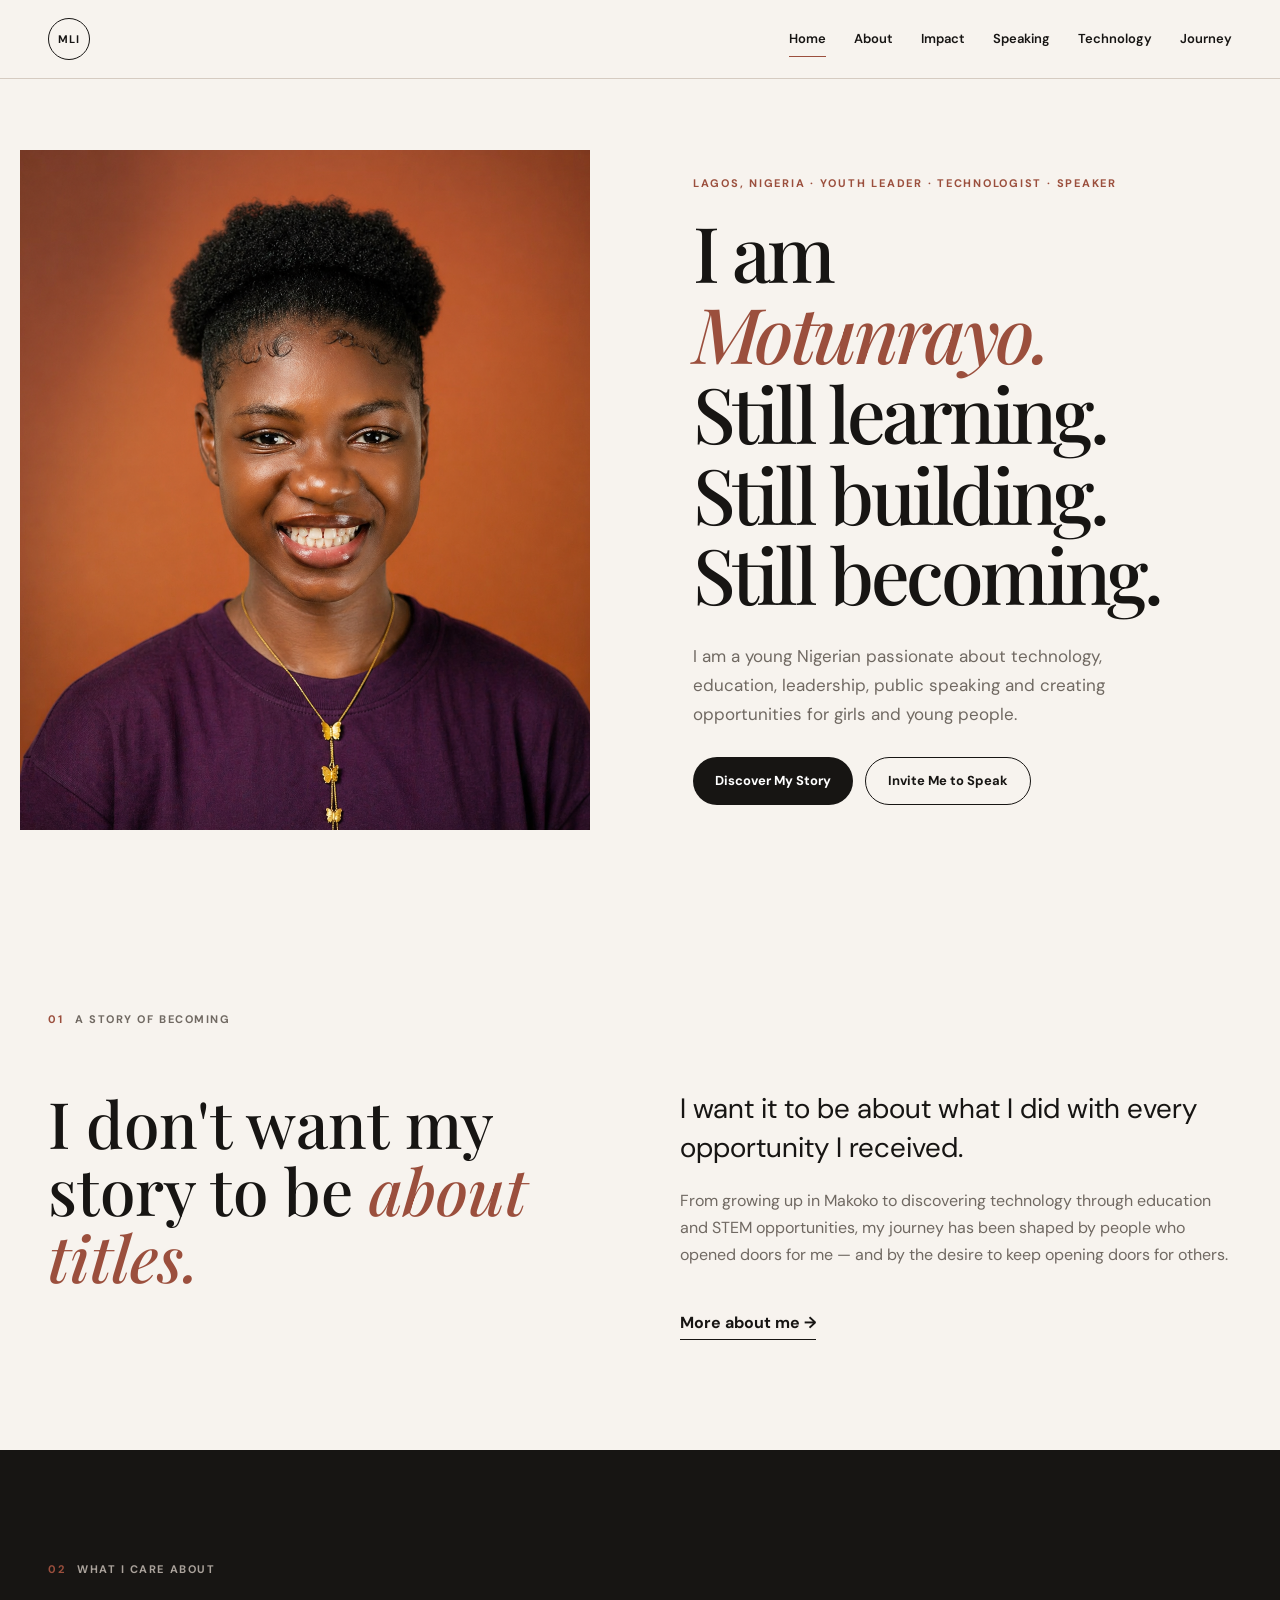
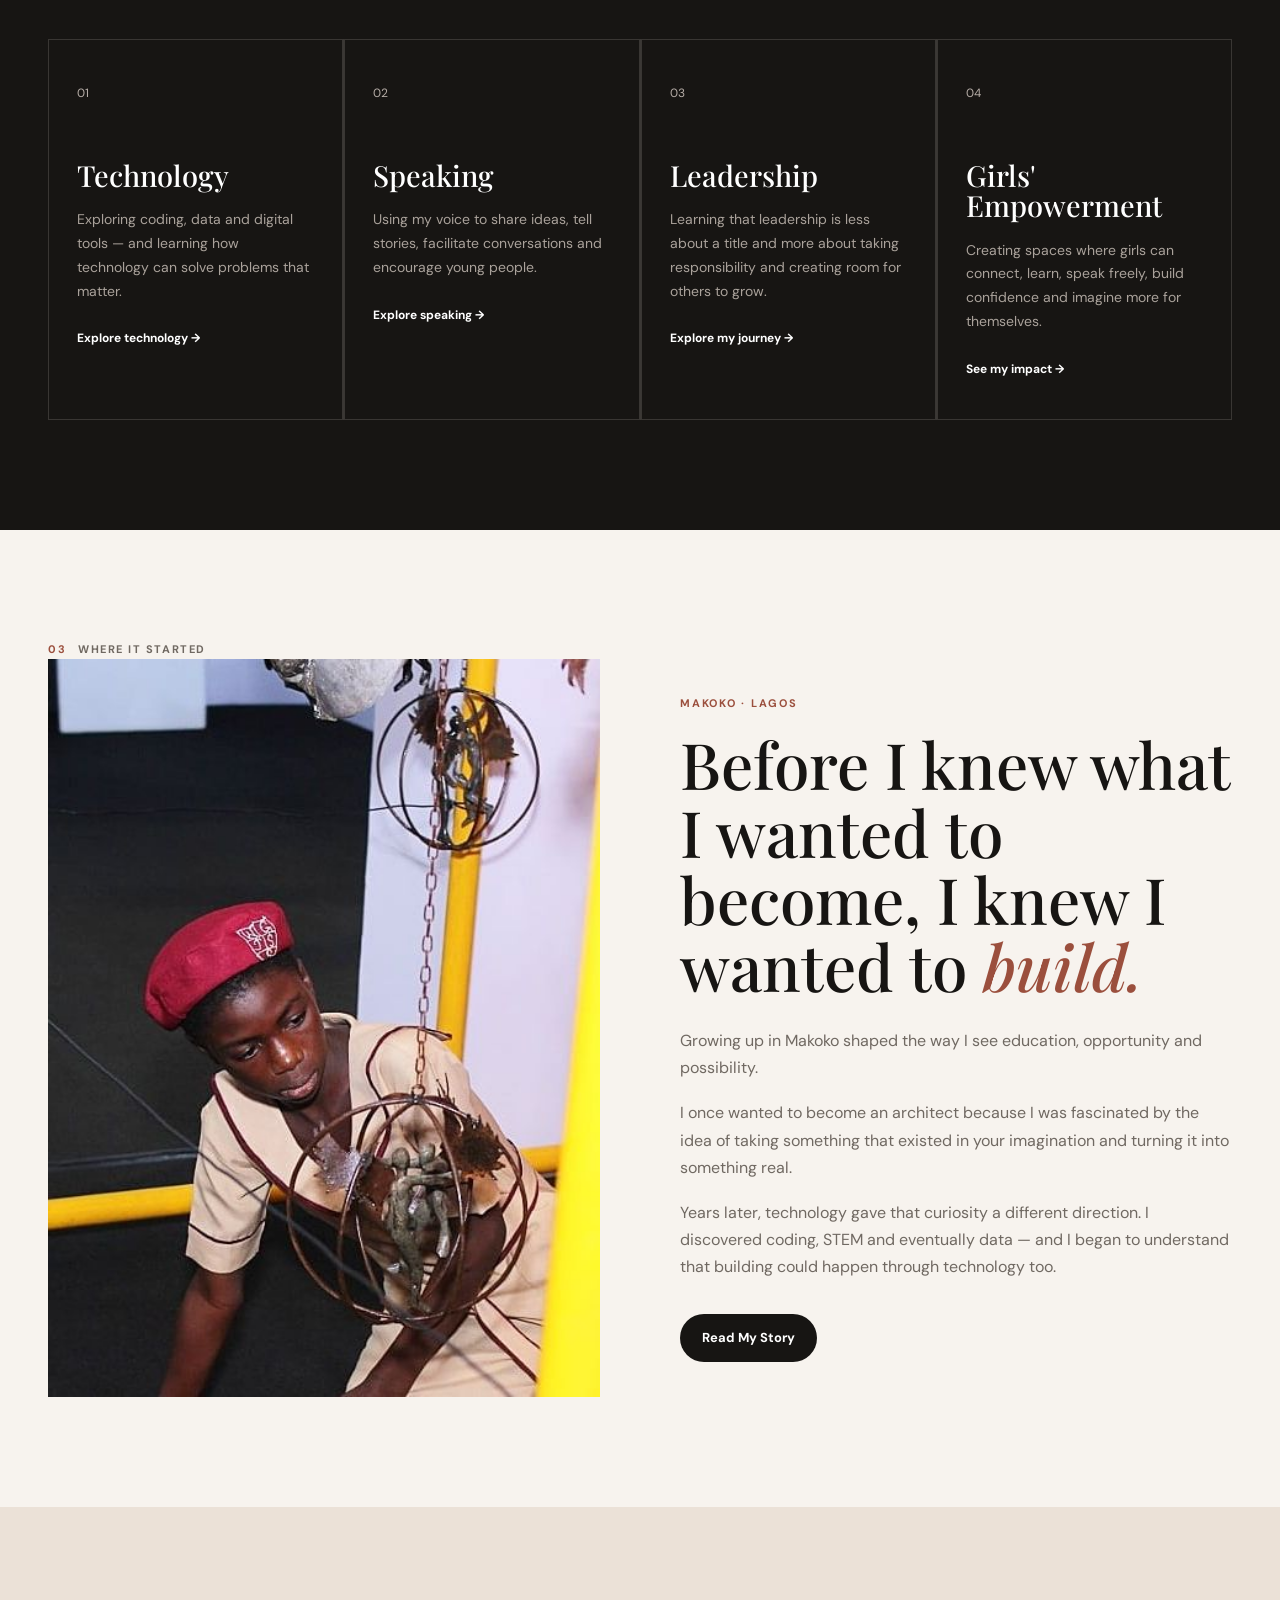
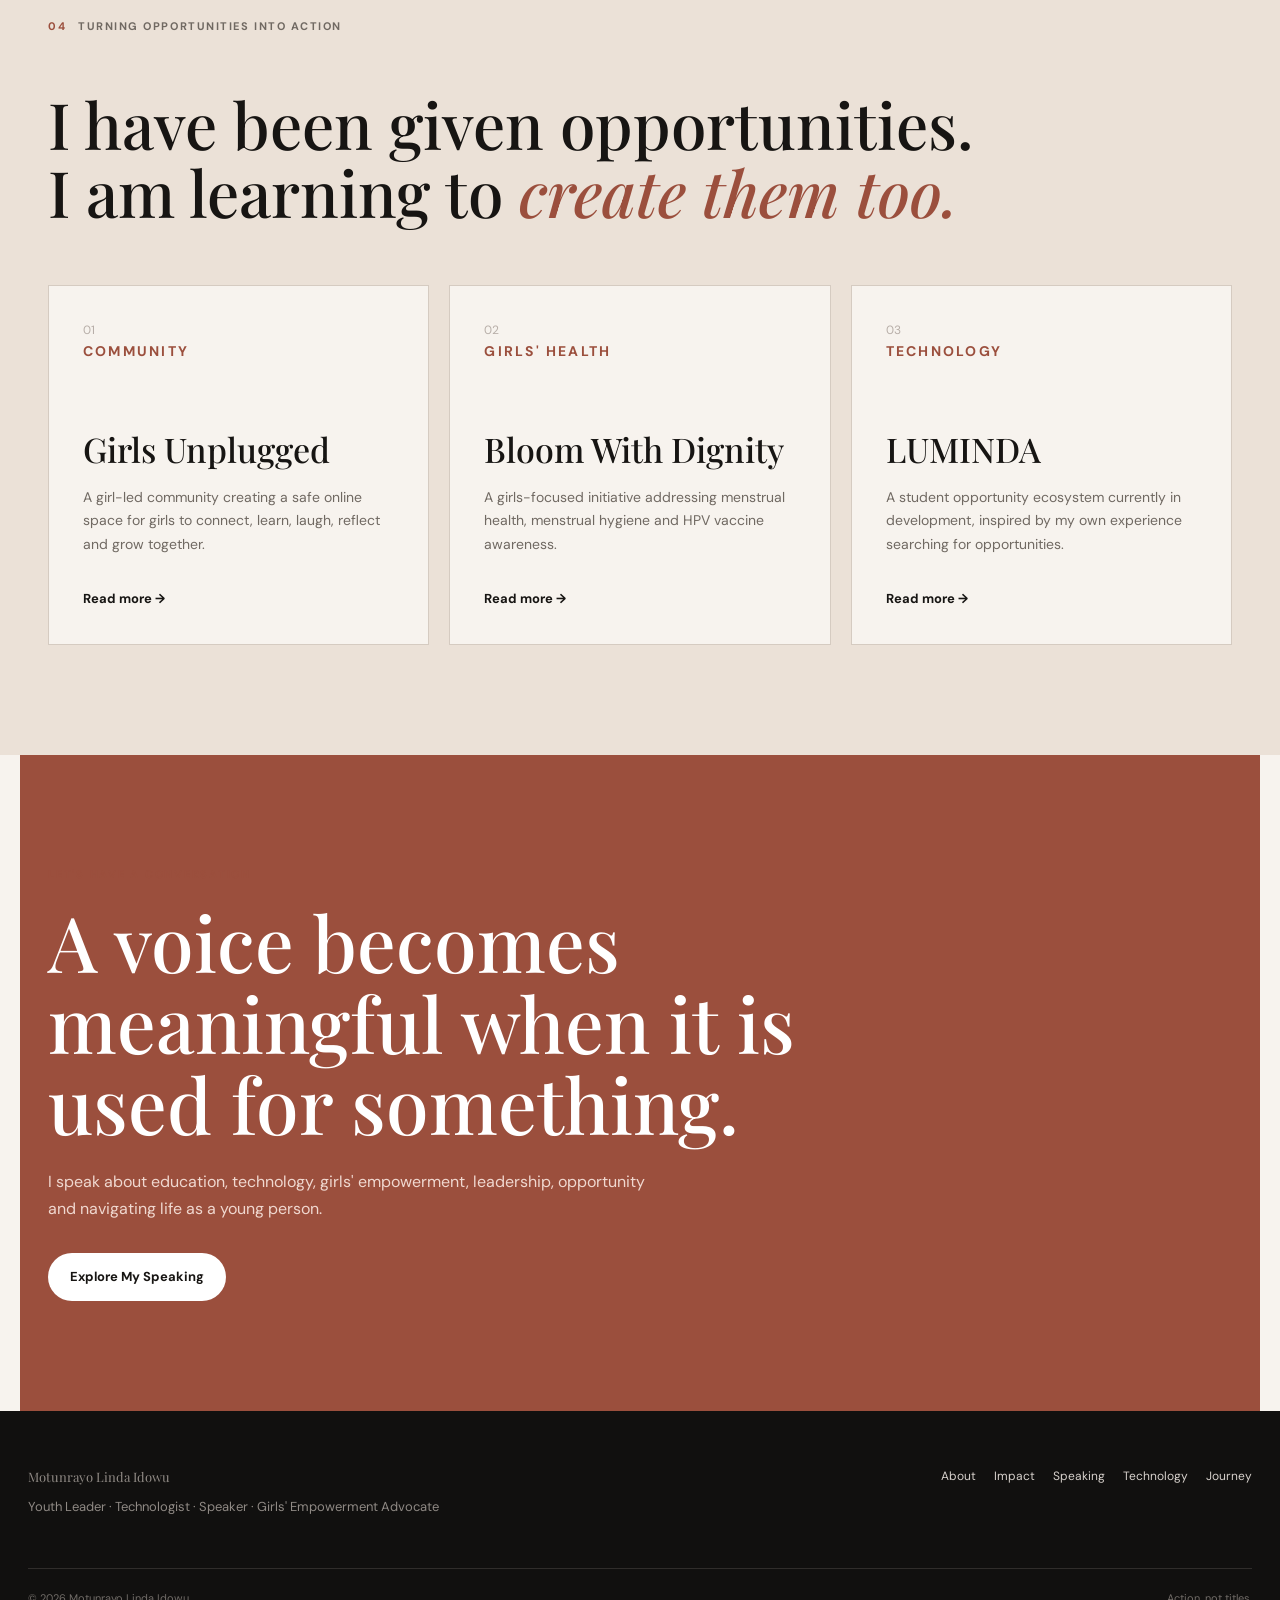
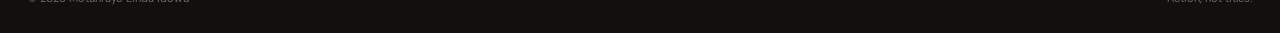
==== index.html @ b6cad166 "Update index.html" ====
<!DOCTYPE html>
<html lang="en">
<head>
  <meta charset="UTF-8">
  <meta name="viewport" content="width=device-width, initial-scale=1.0">

  <title>Motunrayo Linda Idowu | Youth Leader, Technologist, Speaker & Girls' Empowerment Advocate</title>

  <meta name="description" content="Motunrayo Linda Idowu is a Nigerian youth leader, emerging technologist, speaker and girls' empowerment advocate from Lagos, Nigeria, working at the intersection of technology, data, education, leadership and social impact.">

  <meta name="author" content="Motunrayo Linda Idowu">
<meta name="keywords" content="Motunrayo Linda Idowu, Motunrayo Idowu, youth leader Nigeria, technologist Nigeria, speaker Nigeria, girls empowerment advocate, technology and data, Lagos Nigeria, public speaker, youth leadership">

<link rel="canonical" href="https://tunrayo-dev.github.io/linda-dev/">

<meta property="og:type" content="website">
<meta property="og:title" content="Motunrayo Linda Idowu | Youth Leader, Technologist, Speaker & Girls' Empowerment Advocate">
<meta property="og:description" content="Motunrayo Linda Idowu is a Nigerian youth leader, emerging technologist, speaker and girls' empowerment advocate from Lagos, Nigeria.">
<meta property="og:url" content="https://tunrayo-dev.github.io/linda-dev/">
<meta property="og:site_name" content="Motunrayo Linda Idowu">

<meta name="twitter:card" content="summary">
<meta name="twitter:title" content="Motunrayo Linda Idowu | Youth Leader, Technologist & Speaker">
<meta name="twitter:description" content="Nigerian youth leader, emerging technologist, speaker and girls' empowerment advocate working across technology, data, education, leadership and social impact.">

  <link rel="stylesheet" href="style.css">

  <script type="application/ld+json">
{
  "@context": "https://schema.org",
  "@type": "Person",
  "name": "Motunrayo Linda Idowu",
  "alternateName": "Motunrayo Idowu",
  "url": "https://tunrayo-dev.github.io/linda-dev/",
  "jobTitle": [
    "Youth Leader",
    "Technologist",
    "Speaker",
    "Girls' Empowerment Advocate"
  ],
  "description": "Motunrayo Linda Idowu is a Nigerian youth leader, emerging technologist, speaker and girls' empowerment advocate from Lagos, Nigeria, interested in technology, data, education, leadership and social impact.",
  "address": {
    "@type": "PostalAddress",
    "addressLocality": "Lagos",
    "addressCountry": "NG"
  },
  "nationality": {
    "@type": "Country",
    "name": "Nigeria"
  },
"sameAs": [
  "https://ng.linkedin.com/in/motunrayo-idowu-373330258",
  "https://www.instagram.com/tunraayo_idowu/",
  "https://www.facebook.com/tunraayolinda/",
  "https://github.com/tunrayo-dev"
]
}
</script>

</head>

<body>

<header class="site-header">
  <div class="nav-container">

    <a href="index.html" class="logo">
      <span>MLI</span>
    </a>

    <button class="menu-toggle" aria-label="Open navigation">
      <span></span>
      <span></span>
      <span></span>
    </button>

    <nav class="main-nav">
      <a href="index.html" class="active">Home</a>
      <a href="about.html">About</a>
      <a href="impact.html">Impact</a>
      <a href="speaking.html">Speaking</a>
      <a href="technology.html">Technology</a>
      <a href="journey.html">Journey</a>
    </nav>

  </div>
</header>


<main>

  <!-- HERO -->

  <section class="hero">
    <div class="hero-image">
      <img src="file_0000000028d872439092761e483aec16.png"
           alt="Motunrayo Linda Idowu"
           >
    </div>

    <div class="hero-content">

      <p class="eyebrow">LAGOS, NIGERIA · YOUTH LEADER · TECHNOLOGIST · SPEAKER</p>

      <h1>
        I am <em>Motunrayo.</em>
        <br>
        Still learning.
        <br>
        Still building.
        <br>
        Still becoming.
      </h1>

      <p class="hero-text">
        I am a young Nigerian passionate about technology, education,
        leadership, public speaking and creating opportunities for girls
        and young people.
      </p>

      <div class="hero-buttons">
        <a href="journey.html" class="button button-dark">
          Discover My Story
        </a>

        <a href="speaking.html" class="button button-outline">
          Invite Me to Speak
        </a>
      </div>

    </div>
  </section>


  <!-- INTRO -->

  <section class="section intro-section">

    <div class="section-label">
      <span>01</span>
      A STORY OF BECOMING
    </div>

    <div class="intro-grid">

      <div>
        <h2>
          I don't want my story to be
          <em>about titles.</em>
        </h2>
      </div>

      <div>
        <p class="large-text">
          I want it to be about what I did with every opportunity I received.
        </p>

        <p>
          From growing up in Makoko to discovering technology through
          education and STEM opportunities, my journey has been shaped by
          people who opened doors for me — and by the desire to keep opening
          doors for others.
        </p>

        <a href="about.html" class="text-link">
          More about me →
        </a>
      </div>

    </div>
  </section>


  <!-- FOUR PILLARS -->

  <section class="section section-dark">

    <div class="section-label light">
      <span>02</span>
      WHAT I CARE ABOUT
    </div>

    <div class="pillar-grid">

      <article class="pillar-card">
        <span>01</span>
        <h3>Technology</h3>
        <p>
          Exploring coding, data and digital tools — and learning how
          technology can solve problems that matter.
        </p>
        <a href="technology.html">Explore technology →</a>
      </article>

      <article class="pillar-card">
        <span>02</span>
        <h3>Speaking</h3>
        <p>
          Using my voice to share ideas, tell stories, facilitate
          conversations and encourage young people.
        </p>
        <a href="speaking.html">Explore speaking →</a>
      </article>

      <article class="pillar-card">
        <span>03</span>
        <h3>Leadership</h3>
        <p>
          Learning that leadership is less about a title and more about
          taking responsibility and creating room for others to grow.
        </p>
        <a href="journey.html">Explore my journey →</a>
      </article>

      <article class="pillar-card">
        <span>04</span>
        <h3>Girls' Empowerment</h3>
        <p>
          Creating spaces where girls can connect, learn, speak freely,
          build confidence and imagine more for themselves.
        </p>
        <a href="impact.html">See my impact →</a>
      </article>

    </div>
  </section>


  <!-- FEATURED STORY -->

  <section class="section">

    <div class="section-label">
      <span>03</span>
      WHERE IT STARTED
    </div>

    <div class="split-story">

      <div class="story-image">
        <img src="slum2school-651972040_18212441092316720_7274021561106946871_n~2.jpg"
             alt="Motunrayo growing up in Makoko"
             onerror="this.style.display='none'">
      </div>

      <div class="story-content">

        <p class="eyebrow">MAKOKO · LAGOS</p>

        <h2>
          Before I knew what I wanted to become,
          I knew I wanted to <em>build.</em>
        </h2>

        <p>
          Growing up in Makoko shaped the way I see education, opportunity
          and possibility.
        </p>

        <p>
          I once wanted to become an architect because I was fascinated
          by the idea of taking something that existed in your imagination
          and turning it into something real.
        </p>

        <p>
          Years later, technology gave that curiosity a different direction.
          I discovered coding, STEM and eventually data — and I began to
          understand that building could happen through technology too.
        </p>

        <a href="journey.html" class="button button-dark">
          Read My Story
        </a>

      </div>

    </div>
  </section>


  <!-- FEATURED IMPACT -->

  <section class="section section-cream">

    <div class="section-label">
      <span>04</span>
      TURNING OPPORTUNITIES INTO ACTION
    </div>

    <div class="section-heading">
      <h2>
        I have been given opportunities.
        <br>
        I am learning to <em>create them too.</em>
      </h2>
    </div>

    <div class="project-grid">

      <article class="project-card">
        <div class="project-number">01</div>
        <p class="eyebrow">COMMUNITY</p>
        <h3>Girls Unplugged</h3>
        <p>
          A girl-led community creating a safe online space for girls
          to connect, learn, laugh, reflect and grow together.
        </p>
        <a href="impact.html">Read more →</a>
      </article>

      <article class="project-card">
        <div class="project-number">02</div>
        <p class="eyebrow">GIRLS' HEALTH</p>
        <h3>Bloom With Dignity</h3>
        <p>
          A girls-focused initiative addressing menstrual health,
          menstrual hygiene and HPV vaccine awareness.
        </p>
        <a href="impact.html">Read more →</a>
      </article>

      <article class="project-card">
        <div class="project-number">03</div>
        <p class="eyebrow">TECHNOLOGY</p>
        <h3>LUMINDA</h3>
        <p>
          A student opportunity ecosystem currently in development,
          inspired by my own experience searching for opportunities.
        </p>
        <a href="impact.html">Read more →</a>
      </article>

    </div>
  </section>


  <!-- SPEAKING CTA -->

  <section class="section speaking-cta">

    <div>
      <p class="eyebrow">LET'S HAVE A CONVERSATION</p>

      <h2>
        A voice becomes meaningful
        when it is used for something.
      </h2>

      <p>
        I speak about education, technology, girls' empowerment,
        leadership, opportunity and navigating life as a young person.
      </p>

      <a href="speaking.html" class="button button-light">
        Explore My Speaking
      </a>
    </div>

  </section>

</main>


<footer class="site-footer">

  <div class="footer-main">

    <div>
      <p class="footer-name">Motunrayo Linda Idowu</p>

      <p>
        Youth Leader · Technologist · Speaker ·
        Girls' Empowerment Advocate
      </p>
    </div>

    <div class="footer-links">
      <a href="about.html">About</a>
      <a href="impact.html">Impact</a>
      <a href="speaking.html">Speaking</a>
      <a href="technology.html">Technology</a>
      <a href="journey.html">Journey</a>
    </div>

  </div>

  <div class="footer-bottom">
    <span>© 2026 Motunrayo Linda Idowu</span>
    <span>Action, not titles.</span>
  </div>

</footer>


<script src="script.js"></script>

</body>
</html>
---- style.css ----
@import url('https://fonts.googleapis.com/css2?family=DM+Sans:wght@400;500;600;700&family=Playfair+Display:ital,wght@0,500;0,600;1,500;1,600&display=swap');


:root {
  --ink: #171513;
  --paper: #f7f3ee;
  --cream: #ebe1d7;
  --white: #ffffff;
  --accent: #9b4f3d;
  --accent-dark: #74392e;
  --muted: #706962;
  --line: #d5cbc1;

  --serif: "Playfair Display", Georgia, serif;
  --sans: "DM Sans", Arial, sans-serif;

  --max-width: 1240px;
}


* {
  box-sizing: border-box;
  margin: 0;
  padding: 0;
}


html {
  scroll-behavior: smooth;
}


body {
  background: var(--paper);
  color: var(--ink);
  font-family: var(--sans);
  line-height: 1.7;
  overflow-x: hidden;
}


img {
  max-width: 100%;
  display: block;
}


a {
  color: inherit;
  text-decoration: none;
}


button {
  font: inherit;
}


/* =========================
   HEADER
========================= */

.site-header {
  position: sticky;
  top: 0;
  z-index: 1000;
  background: rgba(247, 243, 238, 0.94);
  backdrop-filter: blur(14px);
  border-bottom: 1px solid var(--line);
}


.nav-container {
  max-width: var(--max-width);
  margin: auto;
  padding: 18px 28px;

  display: flex;
  align-items: center;
  justify-content: space-between;
}


.logo {
  width: 42px;
  height: 42px;
  border: 1px solid var(--ink);
  border-radius: 50%;

  display: flex;
  align-items: center;
  justify-content: center;

  font-size: 11px;
  font-weight: 700;
  letter-spacing: .08em;
}


.main-nav {
  display: flex;
  gap: 28px;
  align-items: center;
}


.main-nav a {
  font-size: 13px;
  font-weight: 600;
  position: relative;
  padding: 7px 0;
}


.main-nav a::after {
  content: "";
  position: absolute;
  bottom: 0;
  left: 0;

  width: 0;
  height: 1px;

  background: var(--accent);
  transition: .3s ease;
}


.main-nav a:hover::after,
.main-nav a.active::after {
  width: 100%;
}


.menu-toggle {
  display: none;

  width: 42px;
  height: 42px;

  border: 1px solid var(--line);
  background: transparent;

  cursor: pointer;

  flex-direction: column;
  align-items: center;
  justify-content: center;
  gap: 5px;
}


.menu-toggle span {
  width: 18px;
  height: 1px;
  background: var(--ink);
}


/* =========================
   TYPOGRAPHY
========================= */

h1,
h2,
h3 {
  font-weight: 500;
  line-height: 1.05;
}


h1,
h2 {
  font-family: var(--serif);
}


h1 em,
h2 em,
blockquote em {
  color: var(--accent);
  font-style: italic;
}


p {
  color: var(--muted);
}


.eyebrow {
  color: var(--accent);
  font-size: 11px;
  font-weight: 700;
  letter-spacing: .16em;
  text-transform: uppercase;
  margin-bottom: 18px;
}


.eyebrow.light {
  color: #d7a394;
}


.large-text {
  font-size: clamp(20px, 2.3vw, 28px);
  color: var(--ink);
  line-height: 1.4;
}


.text-link {
  display: inline-block;
  margin-top: 20px;

  color: var(--ink);
  font-weight: 700;
  border-bottom: 1px solid var(--ink);
  padding-bottom: 3px;
}


/* =========================
   BUTTONS
========================= */

.button {
  display: inline-flex;
  align-items: center;
  justify-content: center;

  min-height: 48px;
  padding: 12px 22px;

  border-radius: 999px;

  font-size: 13px;
  font-weight: 700;

  transition: .3s ease;
}


.button-dark {
  background: var(--ink);
  color: var(--white);
}


.button-dark:hover {
  background: var(--accent);
  transform: translateY(-2px);
}


.button-outline {
  border: 1px solid var(--ink);
}


.button-outline:hover {
  background: var(--ink);
  color: var(--white);
}


.button-light {
  background: var(--white);
  color: var(--ink);
}


.button-light:hover {
  transform: translateY(-2px);
}


/* =========================
   HERO
========================= */

.hero {
  max-width: var(--max-width);
  margin: auto;

  min-height: calc(100vh - 79px);

  display: grid;
  grid-template-columns: 46% 54%;

  align-items: center;
}


.hero-image {
  height: 680px;
  overflow: hidden;
  background: var(--cream);
}


.hero-image img {
  width: 100%;
  height: 100%;
  object-fit: cover;
}


.hero-content {
  padding: 80px 7vw 80px 8vw;
}


.hero-content h1 {
  font-size: clamp(48px, 6vw, 86px);
  letter-spacing: -.045em;
}


.hero-text {
  max-width: 570px;
  font-size: 17px;
  margin: 28px 0;
}


.hero-buttons {
  display: flex;
  gap: 12px;
  flex-wrap: wrap;
}


/* =========================
   GENERAL SECTIONS
========================= */

.section {
  padding: 110px 28px;
  max-width: var(--max-width);
  margin: auto;
}


.section-dark {
  max-width: none;
  background: var(--ink);
  color: var(--white);

  padding-left: max(28px, calc((100vw - var(--max-width)) / 2 + 28px));
  padding-right: max(28px, calc((100vw - var(--max-width)) / 2 + 28px));
}


.section-cream {
  max-width: none;
  background: var(--cream);

  padding-left: max(28px, calc((100vw - var(--max-width)) / 2 + 28px));
  padding-right: max(28px, calc((100vw - var(--max-width)) / 2 + 28px));
}


.section-label {
  display: flex;
  gap: 12px;
  align-items: center;

  color: var(--muted);

  font-size: 11px;
  font-weight: 700;
  letter-spacing: .14em;
}


.section-label span {
  color: var(--accent);
}


.section-label.light {
  color: #aaa29b;
}


/* =========================
   INTRO
========================= */

.intro-grid {
  display: grid;
  grid-template-columns: 1fr 1fr;
  gap: 80px;

  margin-top: 60px;
}


.intro-grid h2 {
  font-size: clamp(40px, 5vw, 68px);
}


.intro-grid p {
  margin-bottom: 20px;
}


/* =========================
   PILLARS
========================= */

.pillar-grid {
  display: grid;
  grid-template-columns: repeat(4, 1fr);
  gap: 1px;

  margin-top: 60px;

  background: #3b3835;
}


.pillar-card {
  padding: 38px 28px;
  min-height: 310px;
  background: var(--ink);

  border: 1px solid #393633;
}


.pillar-card span,
.project-number {
  font-size: 12px;
  color: #b7aea8;
}


.pillar-card h3 {
  font-family: var(--serif);
  font-size: 29px;
  margin: 55px 0 18px;
}


.pillar-card p {
  color: #aaa29b;
  font-size: 14px;
}


.pillar-card a {
  display: inline-block;
  margin-top: 25px;

  color: #fff;
  font-size: 12px;
  font-weight: 700;
}


/* =========================
   SPLIT STORY
========================= */

.split-story {
  display: grid;
  grid-template-columns: 1fr 1fr;
  gap: 80px;

  align-items: center;
}


.story-image {
  min-height: 500px;
  background: var(--cream);
  overflow: hidden;
}


.story-image img {
  width: 100%;
  height: 100%;
  min-height: 500px;
  object-fit: cover;
}


.story-content h2 {
  font-size: clamp(40px, 5vw, 68px);
  margin-bottom: 28px;
}


.story-content p {
  margin-bottom: 18px;
}


.story-content .button {
  margin-top: 15px;
}


/* =========================
   PROJECTS
========================= */

.section-heading {
  margin-top: 55px;
}


.section-heading h2 {
  font-size: clamp(42px, 5vw, 70px);
}


.project-grid {
  display: grid;
  grid-template-columns: repeat(3, 1fr);
  gap: 20px;

  margin-top: 60px;
}


.project-card {
  background: var(--paper);
  padding: 34px;
  min-height: 360px;

  border: 1px solid var(--line);

  display: flex;
  flex-direction: column;
}


.project-card h3 {
  font-family: var(--serif);
  font-size: 34px;
  margin: 50px 0 18px;
}


.project-card p {
  font-size: 14px;
}


.project-card a {
  margin-top: auto;
  padding-top: 30px;

  font-size: 13px;
  font-weight: 700;
}


/* =========================
   SPEAKING CTA
========================= */

.speaking-cta {
  background: var(--accent);
  color: var(--white);

  padding: 110px 28px;

  display: flex;
  justify-content: center;
}


.speaking-cta > div {
  width: min(var(--max-width), 100%);
}


.speaking-cta h2 {
  max-width: 850px;
  font-size: clamp(48px, 6vw, 86px);
  margin-bottom: 25px;
}


.speaking-cta p:not(.eyebrow) {
  max-width: 600px;
  color: #f0d8d0;
  margin-bottom: 30px;
}


/* =========================
   PAGE HERO
========================= */

.page-hero {
  max-width: var(--max-width);
  min-height: 550px;

  margin: auto;
  padding: 100px 28px;

  display: flex;
  align-items: center;
}


.page-hero > div {
  max-width: 900px;
}


.page-hero h1 {
  font-size: clamp(55px, 8vw, 110px);
  letter-spacing: -.05em;
}


.page-hero p:not(.eyebrow) {
  max-width: 680px;
  font-size: 18px;
  margin-top: 30px;
}


.page-hero-dark {
  max-width: none;
  padding-left: max(28px, calc((100vw - var(--max-width)) / 2 + 28px));
  padding-right: max(28px, calc((100vw - var(--max-width)) / 2 + 28px));

  background: var(--ink);
  color: white;
}


.page-hero-dark p:not(.eyebrow) {
  color: #aaa29b;
}


/* =========================
   ABOUT
========================= */

.about-intro {
  display: grid;
  grid-template-columns: .8fr 1.2fr;
  gap: 90px;
  align-items: center;
}


.about-photo {
  height: 620px;
  background: var(--cream);
}


.about-photo img {
  width: 100%;
  height: 100%;
  object-fit: cover;
}


.about-intro h2 {
  font-size: clamp(42px, 5vw, 70px);
  margin-bottom: 30px;
}


.about-intro p {
  margin-bottom: 18px;
}


.values-grid {
  display: grid;
  grid-template-columns: repeat(4, 1fr);
  gap: 1px;

  margin-top: 60px;

  background: var(--line);
}


.values-grid article {
  padding: 35px;
  min-height: 300px;
  background: var(--cream);
}


.values-grid span {
  color: var(--accent);
  font-size: 12px;
}


.values-grid h3 {
  font-family: var(--serif);
  font-size: 30px;
  margin: 60px 0 18px;
}


.quote-section {
  padding: 130px 28px;
  text-align: center;
  background: var(--ink);
  color: white;
}


.quote-section blockquote {
  font-family: var(--serif);
  font-size: clamp(45px, 7vw, 90px);
  font-style: italic;
}


.quote-section p {
  max-width: 650px;
  margin: 30px auto 0;
  color: #aaa29b;
}


/* =========================
   PROJECT FEATURE
========================= */

.project-feature {
  display: grid;
  grid-template-columns: 1fr 1fr;
  gap: 80px;

  align-items: center;
}


.project-feature.reverse .project-feature-image {
  order: 2;
}


.project-feature-image {
  height: 560px;
  background: var(--cream);
  overflow: hidden;
}


.project-feature-image img {
  width: 100%;
  height: 100%;
  object-fit: cover;
}


.project-feature-content h2 {
  font-family: var(--serif);
  font-size: clamp(45px, 5vw, 72px);
  margin-bottom: 28px;
}


.project-feature-content p {
  margin-bottom: 18px;
}


.project-status {
  padding: 16px;
  border-left: 2px solid var(--accent);
  background: rgba(155, 79, 61, .06);
}


details {
  margin-top: 25px;
  border-top: 1px solid var(--line);
  padding-top: 18px;
}


summary {
  cursor: pointer;
  font-weight: 700;
  font-size: 13px;
}


details p {
  margin-top: 18px;
}


/* =========================
   IMPACT LIST
========================= */

.impact-list {
  display: grid;
  grid-template-columns: repeat(3, 1fr);
  gap: 1px;

  margin-top: 60px;
  background: #393633;
}


.impact-list article {
  padding: 40px;
  min-height: 300px;
  background: var(--ink);
  border: 1px solid #393633;
}


.impact-list span {
  color: #aaa29b;
  font-size: 12px;
}


.impact-list h3 {
  font-family: var(--serif);
  font-size: 32px;
  margin: 55px 0 18px;
}


.impact-list p {
  color: #aaa29b;
}


/* =========================
   SPEAKING
========================= */

.topic-grid {
  display: grid;
  grid-template-columns: repeat(3, 1fr);
  gap: 1px;

  margin-top: 60px;
  background: var(--line);
}


.topic-grid article {
  padding: 35px;
  min-height: 290px;
  background: var(--cream);
}


.topic-grid span {
  color: var(--accent);
  font-size: 12px;
}


.topic-grid h3 {
  font-family: var(--serif);
  font-size: 29px;
  margin: 55px 0 15px;
}


.topic-grid p {
  font-size: 14px;
}


.experience-list {
  margin-top: 60px;
  border-top: 1px solid var(--line);
}


.experience-row {
  display: grid;
  grid-template-columns: 150px 1fr;
  gap: 40px;

  padding: 35px 0;

  border-bottom: 1px solid var(--line);
}


.experience-year {
  color: var(--accent);
  font-weight: 700;
  font-size: 13px;
}


.experience-row h3 {
  font-family: var(--serif);
  font-size: 31px;
  margin-bottom: 10px;
}


/* =========================
   TECHNOLOGY
========================= */

.tech-timeline {
  margin-top: 60px;
}


.tech-timeline article {
  display: grid;
  grid-template-columns: 80px 1fr;
  gap: 35px;

  padding: 35px 0;

  border-bottom: 1px solid var(--line);
}


.timeline-marker {
  color: var(--accent);
  font-size: 12px;
  font-weight: 700;
}


.tech-timeline h3 {
  font-family: var(--serif);
  font-size: 34px;
  margin-bottom: 12px;
}


.skills-grid {
  display: flex;
  flex-wrap: wrap;
  gap: 10px;

  margin-top: 55px;
}


.skills-grid span {
  border: 1px solid var(--line);
  border-radius: 999px;

  padding: 11px 17px;

  font-size: 13px;
  font-weight: 600;
}


.technology-statement {
  max-width: 900px;
  margin: auto;
  text-align: center;
}


.technology-statement h2 {
  font-size: clamp(45px, 6vw, 80px);
}


.technology-statement p:last-child {
  max-width: 650px;
  margin: 30px auto 0;
  color: #aaa29b;
}


/* =========================
   JOURNEY
========================= */

.story-opening {
  background: var(--cream);
  padding: 120px 28px;
}


.story-opening-inner {
  max-width: 850px;
  margin: auto;
}


.story-opening h2 {
  font-size: clamp(48px, 6vw, 82px);
  margin-bottom: 35px;
}


.story-opening p:not(.eyebrow) {
  max-width: 680px;
  margin-bottom: 18px;
}


.story-timeline {
  max-width: 1100px;
  margin: auto;
}


.story-chapter {
  display: grid;
  grid-template-columns: 120px 1fr;
  gap: 70px;

  padding: 110px 28px;

  border-bottom: 1px solid var(--line);
}


.story-chapter.alt {
  background: var(--cream);
}


.chapter-number {
  font-family: var(--serif);
  font-size: 30px;
  color: var(--accent);
}


.chapter-content {
  max-width: 780px;
}


.chapter-content h2 {
  font-size: clamp(42px, 5vw, 68px);
  margin-bottom: 30px;
}


.chapter-content p {
  margin-bottom: 18px;
}


.closing-story {
  text-align: center;
  background: var(--accent);
  color: white;

  padding: 130px 28px;
}


.closing-story h2 {
  font-size: clamp(55px, 8vw, 110px);
  color: white;
}


.closing-story p:last-child {
  color: #efd5cd;
  margin-top: 25px;
}


/* =========================
   FOOTER
========================= */

.site-footer {
  background: #11100f;
  color: white;
  padding: 55px 28px 25px;
}


.footer-main {
  max-width: var(--max-width);
  margin: auto;

  display: flex;
  justify-content: space-between;
  gap: 40px;

  padding-bottom: 50px;
}


.footer-name {
  color: white;
  font-family: var(--serif);
  font-size: 23px;
  margin-bottom: 8px;
}


.footer-main p {
  color: #8f8984;
  font-size: 13px;
}


.footer-links {
  display: flex;
  flex-wrap: wrap;
  gap: 18px;
  align-content: flex-start;
}


.footer-links a {
  color: #d7d1cc;
  font-size: 12px;
}


.footer-bottom {
  max-width: var(--max-width);
  margin: auto;

  border-top: 1px solid #302d2b;
  padding-top: 20px;

  display: flex;
  justify-content: space-between;

  color: #706b67;
  font-size: 11px;
}


/* =========================
   SCROLL REVEAL
========================= */

.reveal {
  opacity: 0;
  transform: translateY(25px);
  transition: opacity .8s ease, transform .8s ease;
}


.reveal.visible {
  opacity: 1;
  transform: translateY(0);
}


/* =========================
   MOBILE
========================= */

@media (max-width: 900px) {

  .main-nav {
    position: fixed;
    top: 79px;
    left: 0;
    right: 0;

    padding: 25px 28px;

    background: var(--paper);

    display: none;
    flex-direction: column;
    align-items: flex-start;

    border-bottom: 1px solid var(--line);
  }


  .main-nav.open {
    display: flex;
  }


  .menu-toggle {
    display: flex;
  }


  .hero {
    grid-template-columns: 1fr;
  }


  .hero-image {
    height: 65vh;
    min-height: 400px;
  }


  .hero-content {
    padding: 70px 28px;
  }


  .pillar-grid,
  .project-grid,
  .values-grid,
  .topic-grid,
  .impact-list {
    grid-template-columns: 1fr 1fr;
  }


  .split-story,
  .project-feature,
  .about-intro {
    grid-template-columns: 1fr;
    gap: 45px;
  }


  .project-feature.reverse .project-feature-image {
    order: 0;
  }


  .about-photo,
  .story-image,
  .project-feature-image {
    height: 500px;
  }


  .story-chapter {
    grid-template-columns: 70px 1fr;
    gap: 30px;
  }

}


@media (max-width: 600px) {

  .nav-container {
    padding: 15px 20px;
  }


  .section {
    padding: 75px 20px;
  }


  .section-dark,
  .section-cream {
    padding-left: 20px;
    padding-right: 20px;
  }


  .page-hero {
    padding: 75px 20px;
    min-height: 480px;
  }


  .page-hero-dark {
    padding-left: 20px;
    padding-right: 20px;
  }


  .hero-content {
    padding: 60px 20px;
  }


  .hero-content h1 {
    font-size: 50px;
  }


  .hero-text {
    font-size: 15px;
  }


  .pillar-grid,
  .project-grid,
  .values-grid,
  .topic-grid,
  .impact-list {
    grid-template-columns: 1fr;
  }


  .about-photo,
  .story-image,
  .project-feature-image {
    height: 400px;
    min-height: 400px;
  }


  .experience-row {
    grid-template-columns: 1fr;
    gap: 10px;
  }


  .tech-timeline article {
    grid-template-columns: 45px 1fr;
    gap: 15px;
  }


  .story-chapter {
    grid-template-columns: 1fr;
    gap: 20px;
    padding: 75px 20px;
  }


  .story-opening {
    padding: 75px 20px;
  }


  .closing-story {
    padding: 90px 20px;
  }


  .footer-main,
  .footer-bottom {
    flex-direction: column;
  }


  .footer-links {
    flex-direction: column;
    gap: 10px;
  }

}
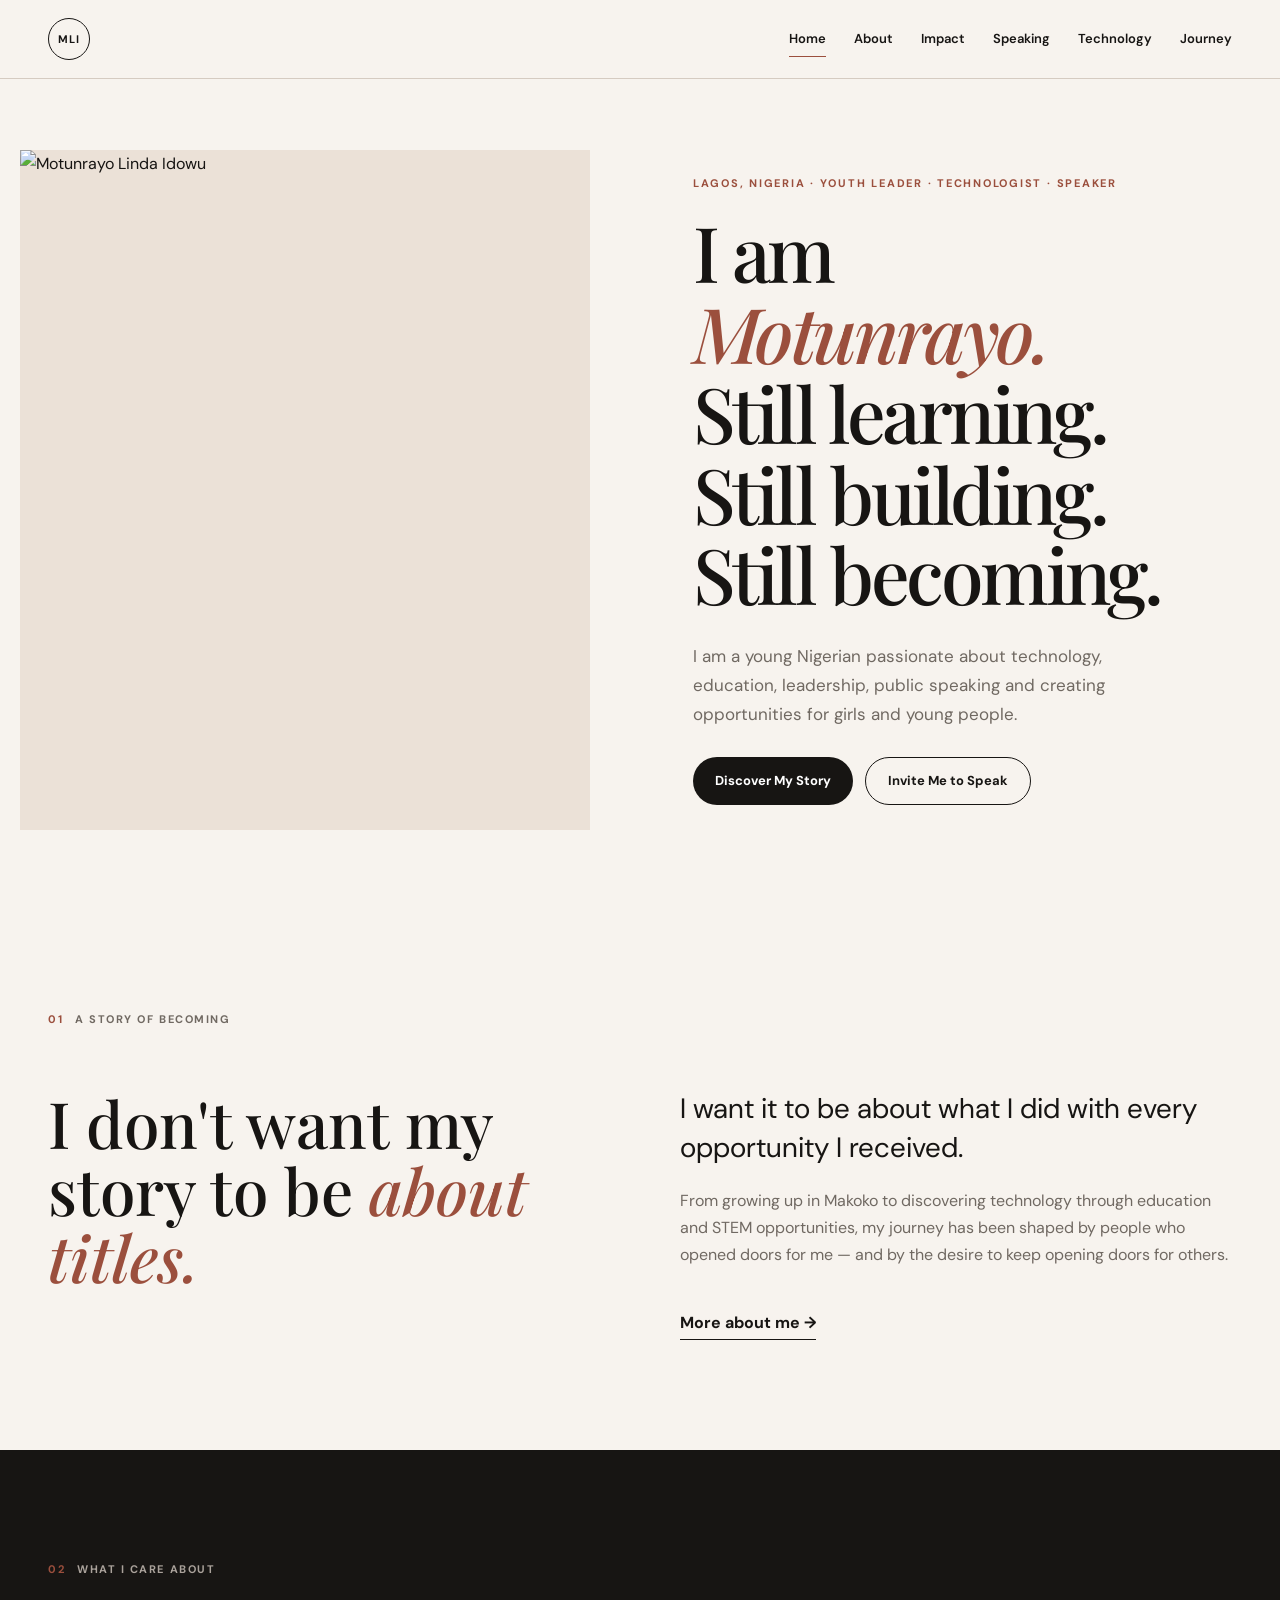
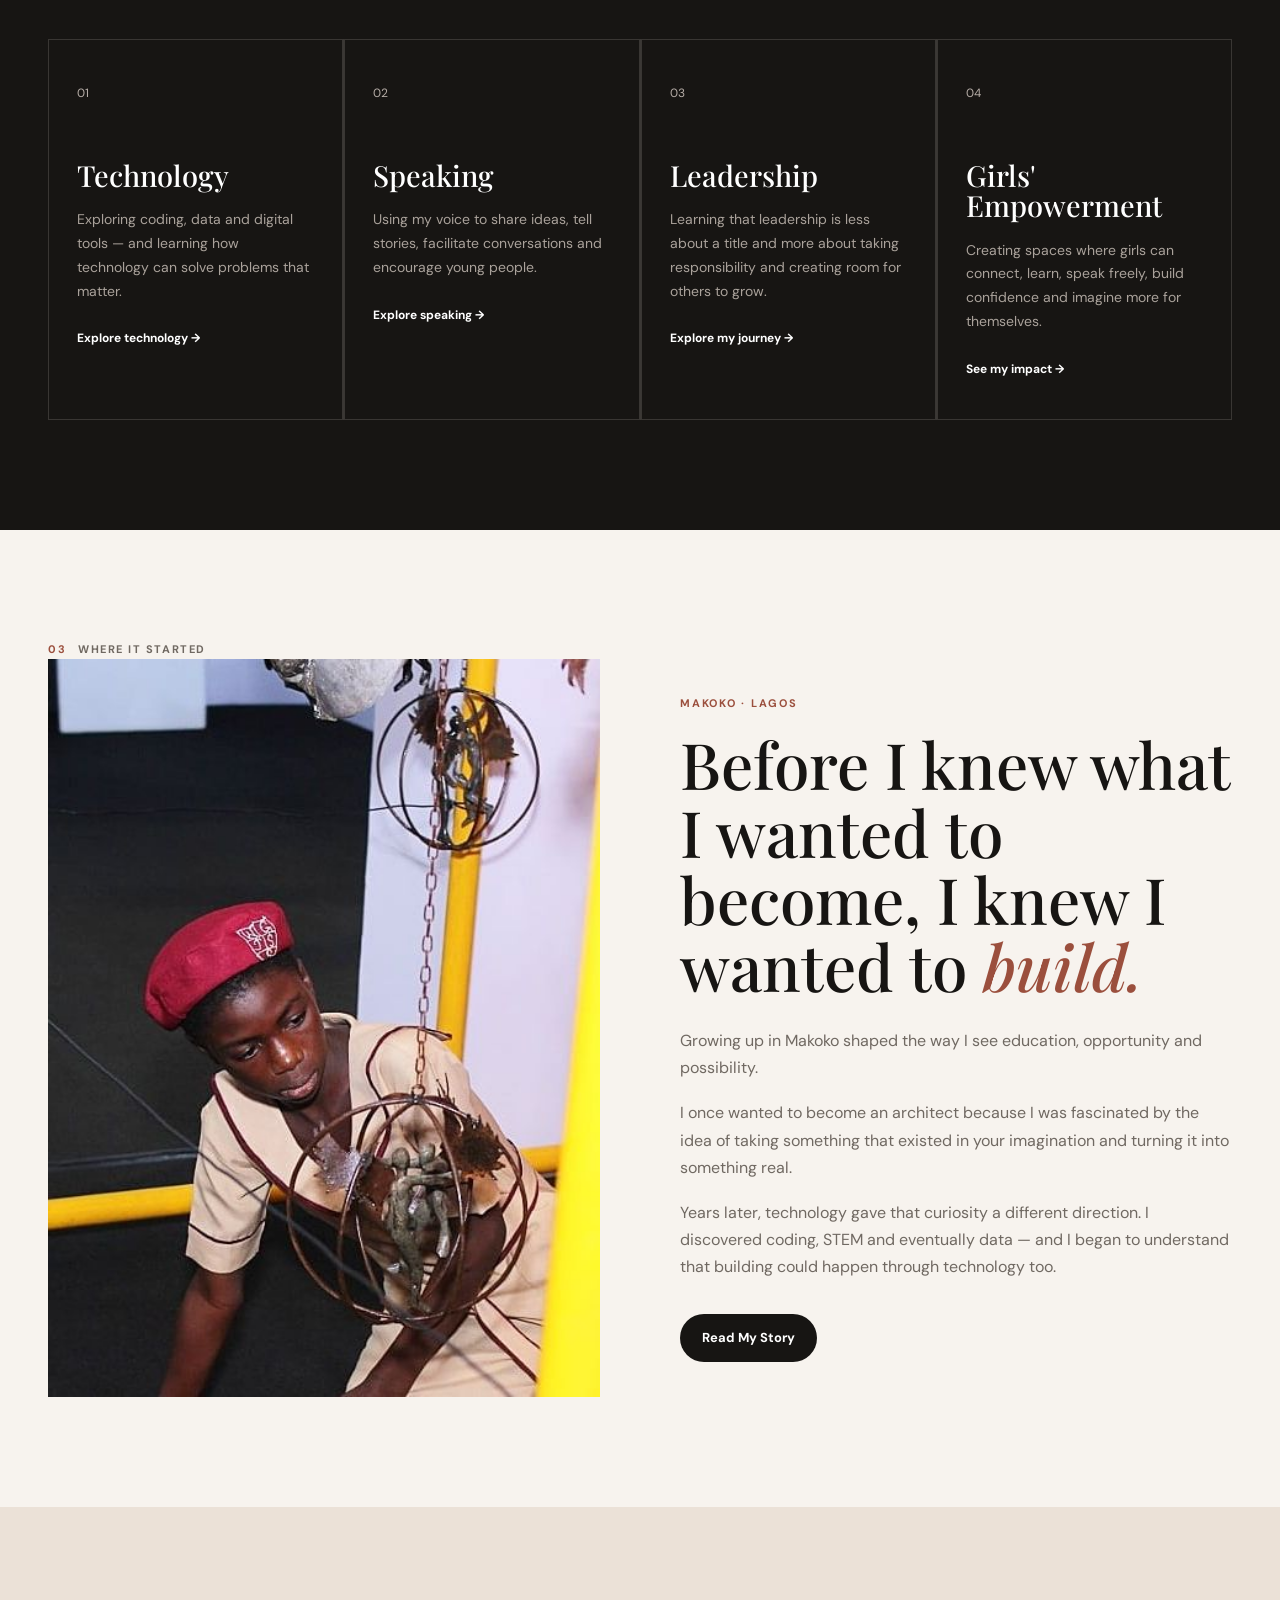
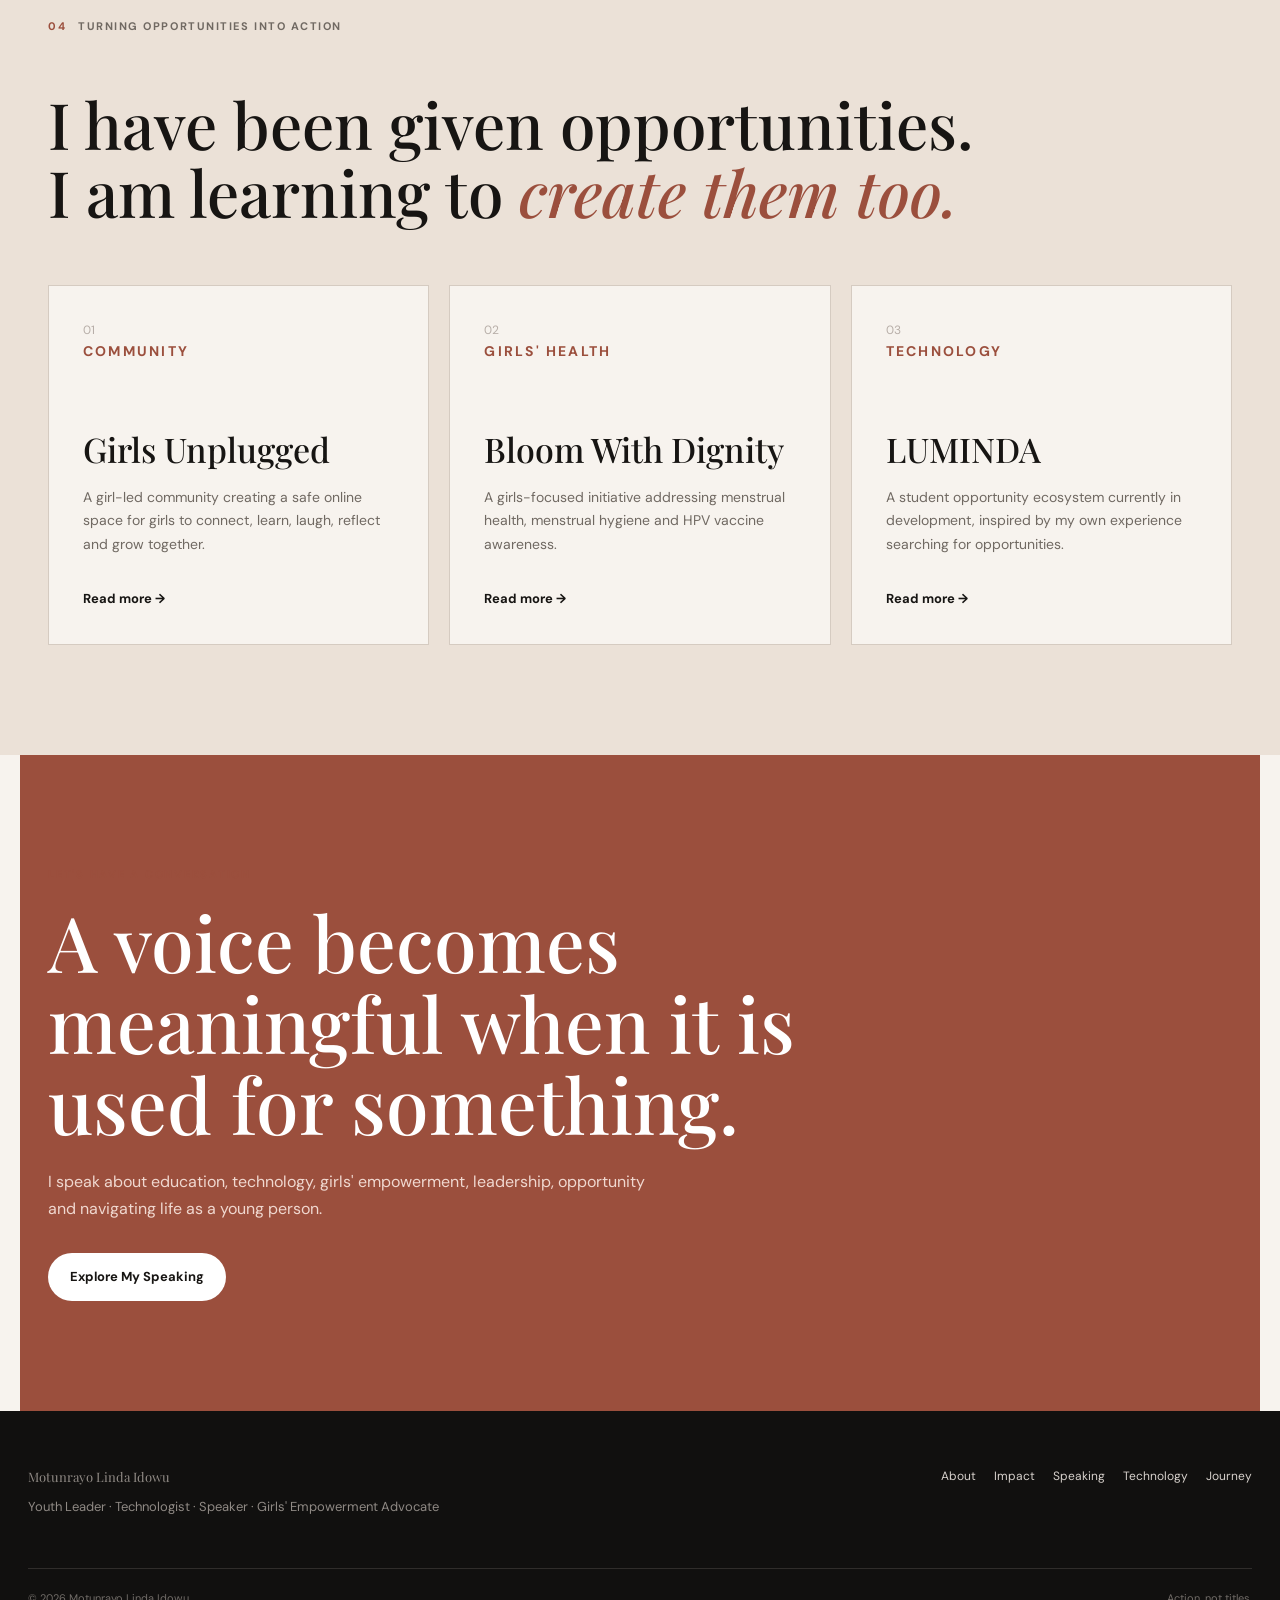
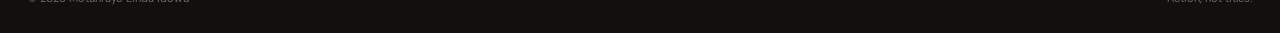
==== commit 91f11e11: "Update index.html" ====
--- a/index.html
+++ b/index.html
@@ -93,7 +93,7 @@
 
   <section class="hero">
     <div class="hero-image">
-      <img src="file_0000000028d872439092761e483aec16.png"
+      <img arc=" Screenshot_20260922-131646.jpg"
            alt="Motunrayo Linda Idowu"
            >
     </div>
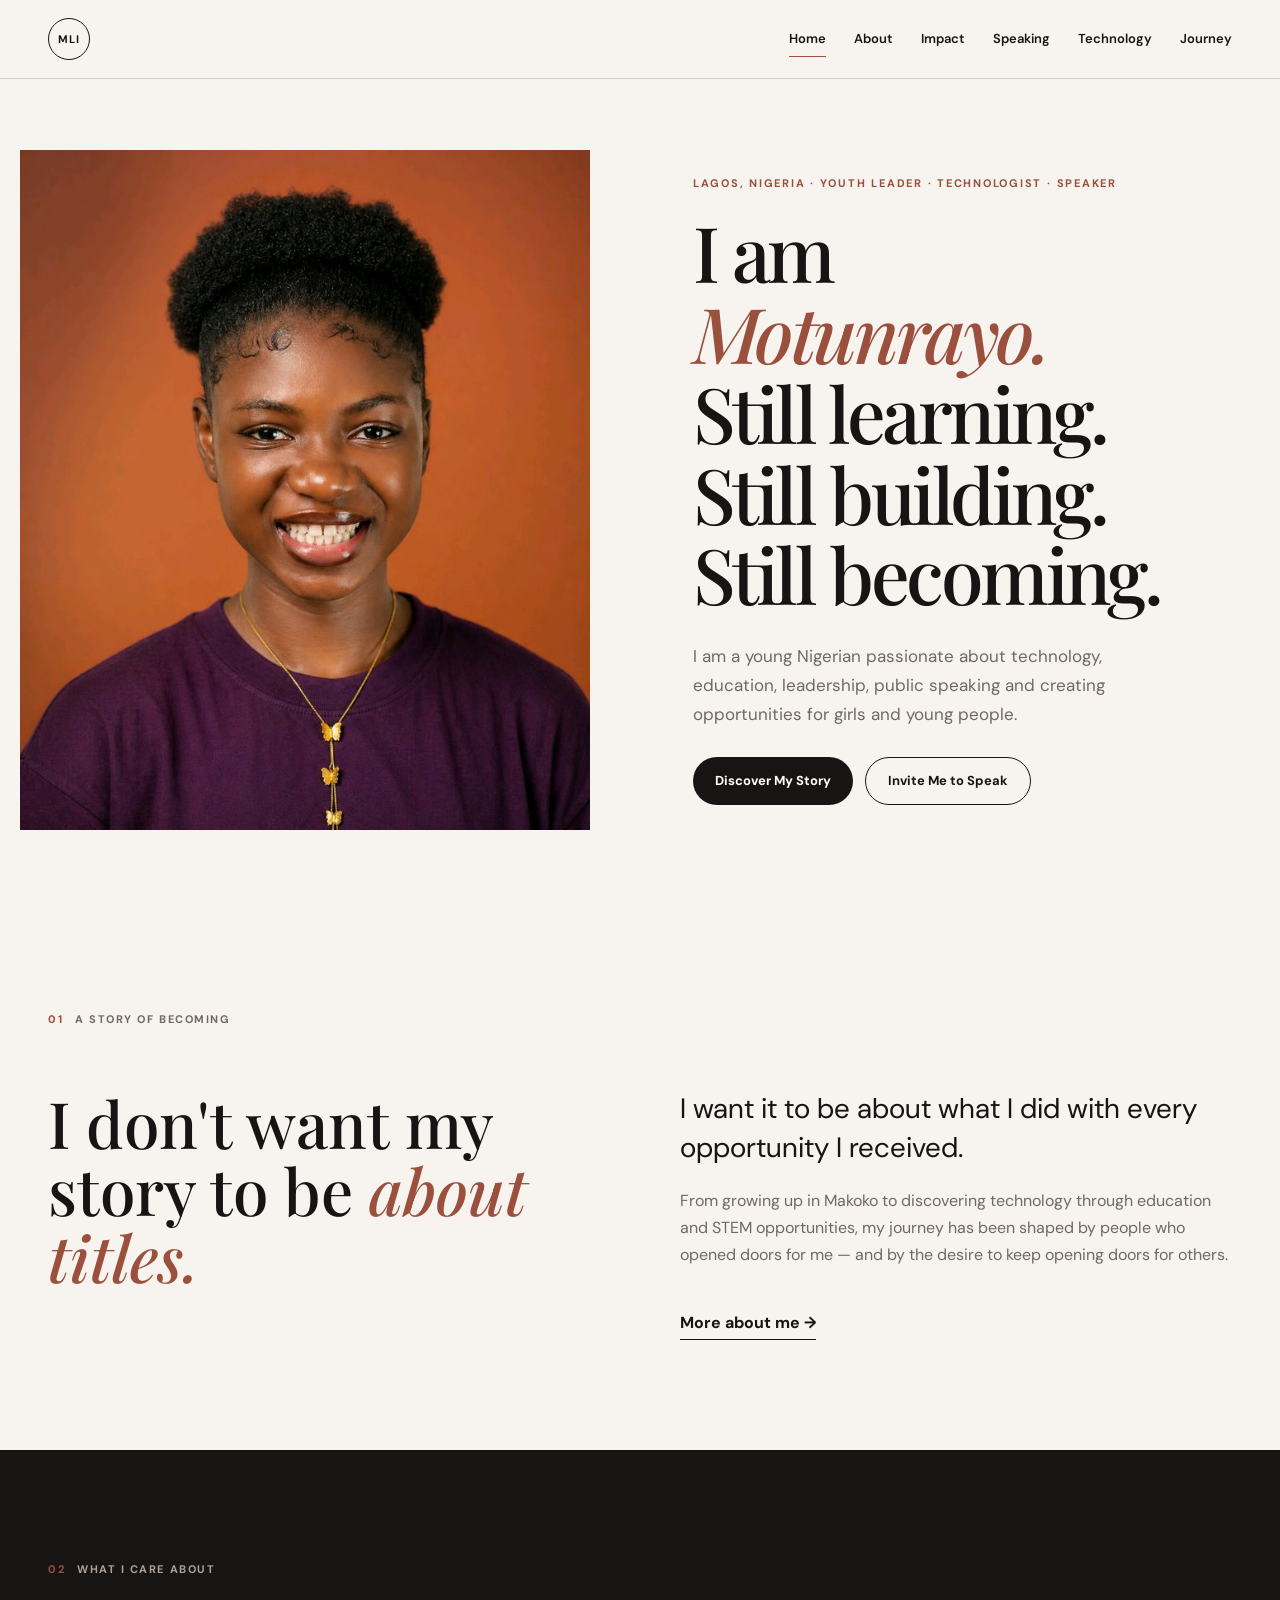
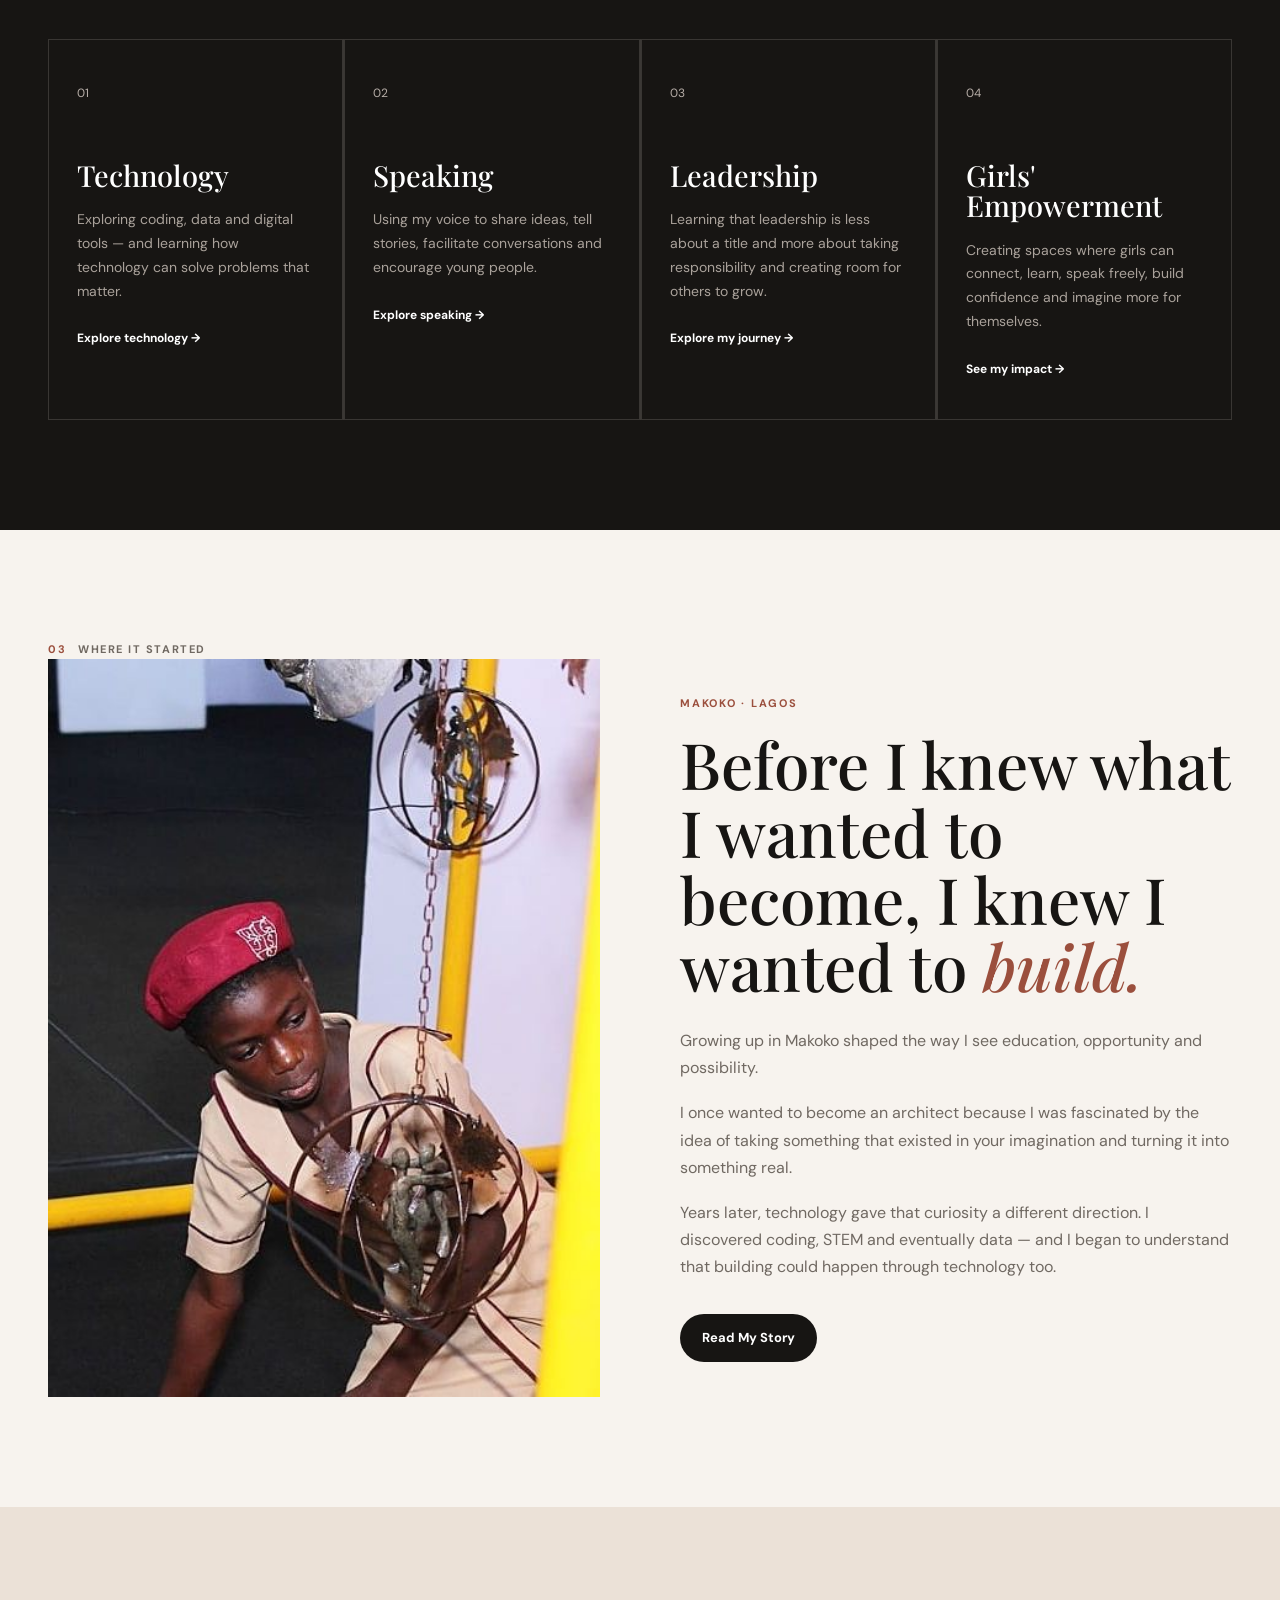
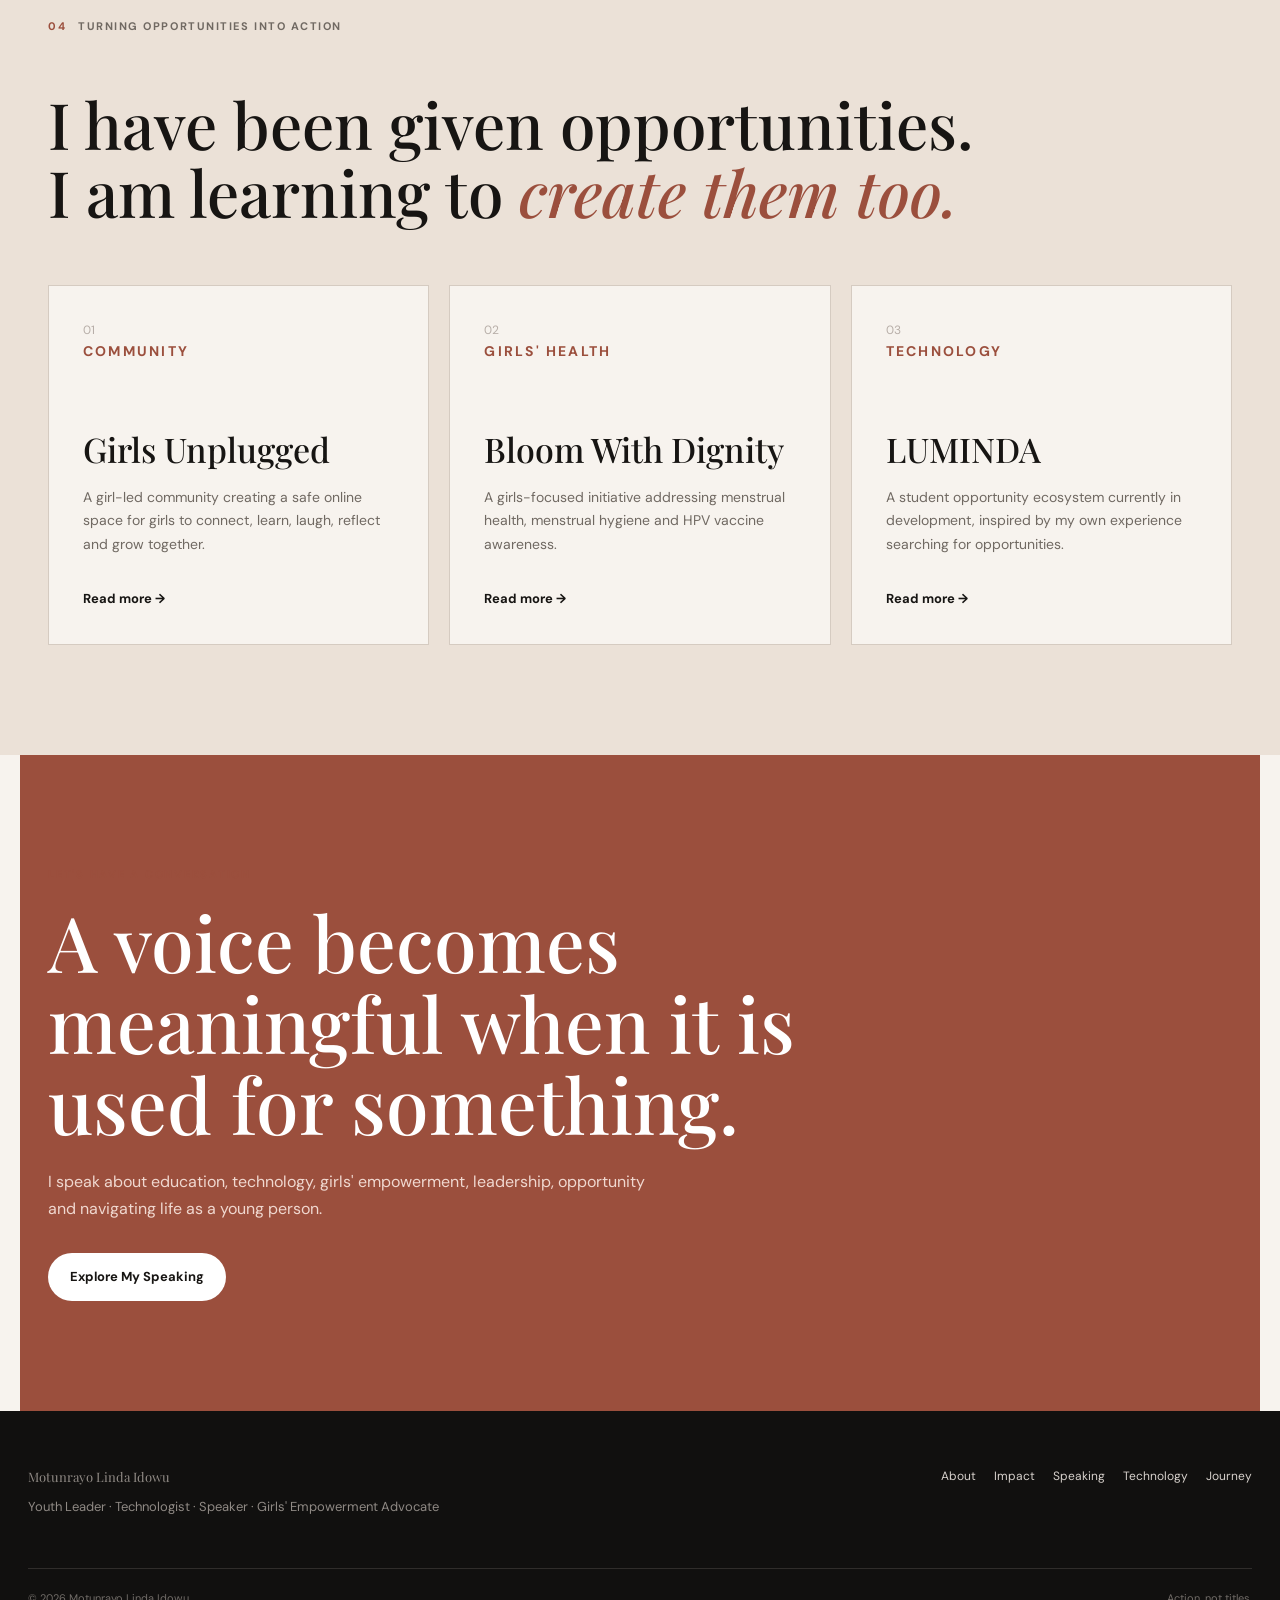
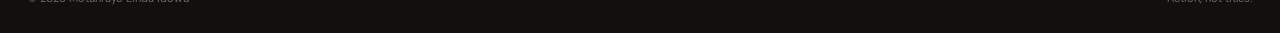
==== commit b02ff9f3: "Update index.html" ====
--- a/index.html
+++ b/index.html
@@ -22,6 +22,19 @@
 <meta name="twitter:card" content="summary">
 <meta name="twitter:title" content="Motunrayo Linda Idowu | Youth Leader, Technologist & Speaker">
 <meta name="twitter:description" content="Nigerian youth leader, emerging technologist, speaker and girls' empowerment advocate working across technology, data, education, leadership and social impact.">
+
+<link rel="preconnect" href="https://fonts.googleapis.com">
+<link rel="preconnect" href="https://fonts.gstatic.com" crossorigin>
+
+<link rel="preload"
+      href="https://fonts.googleapis.com/css2?family=DM+Sans:wght@400;500;600;700&family=Playfair+Display:ital,wght@0,500;0,600;1,500;1,600&display=swap"
+      as="style"
+      onload="this.onload=null;this.rel='stylesheet'">
+
+<noscript>
+  <link rel="stylesheet"
+        href="https://fonts.googleapis.com/css2?family=DM+Sans:wght@400;500;600;700&family=Playfair+Display:ital,wght@0,500;0,600;1,500;1,600&display=swap">
+</noscript>
 
   <link rel="stylesheet" href="style.css">
 
@@ -93,7 +106,7 @@
 
   <section class="hero">
     <div class="hero-image">
-      <img arc=" Screenshot_20260922-131646.jpg"
+      <img src="Screenshot_20260922-131646.jpg"
            alt="Motunrayo Linda Idowu"
            >
     </div>
--- a/style.css
+++ b/style.css
@@ -1,4 +1,4 @@
-@import url('https://fonts.googleapis.com/css2?family=DM+Sans:wght@400;500;600;700&family=Playfair+Display:ital,wght@0,500;0,600;1,500;1,600&display=swap');
+
 
 
 :root {
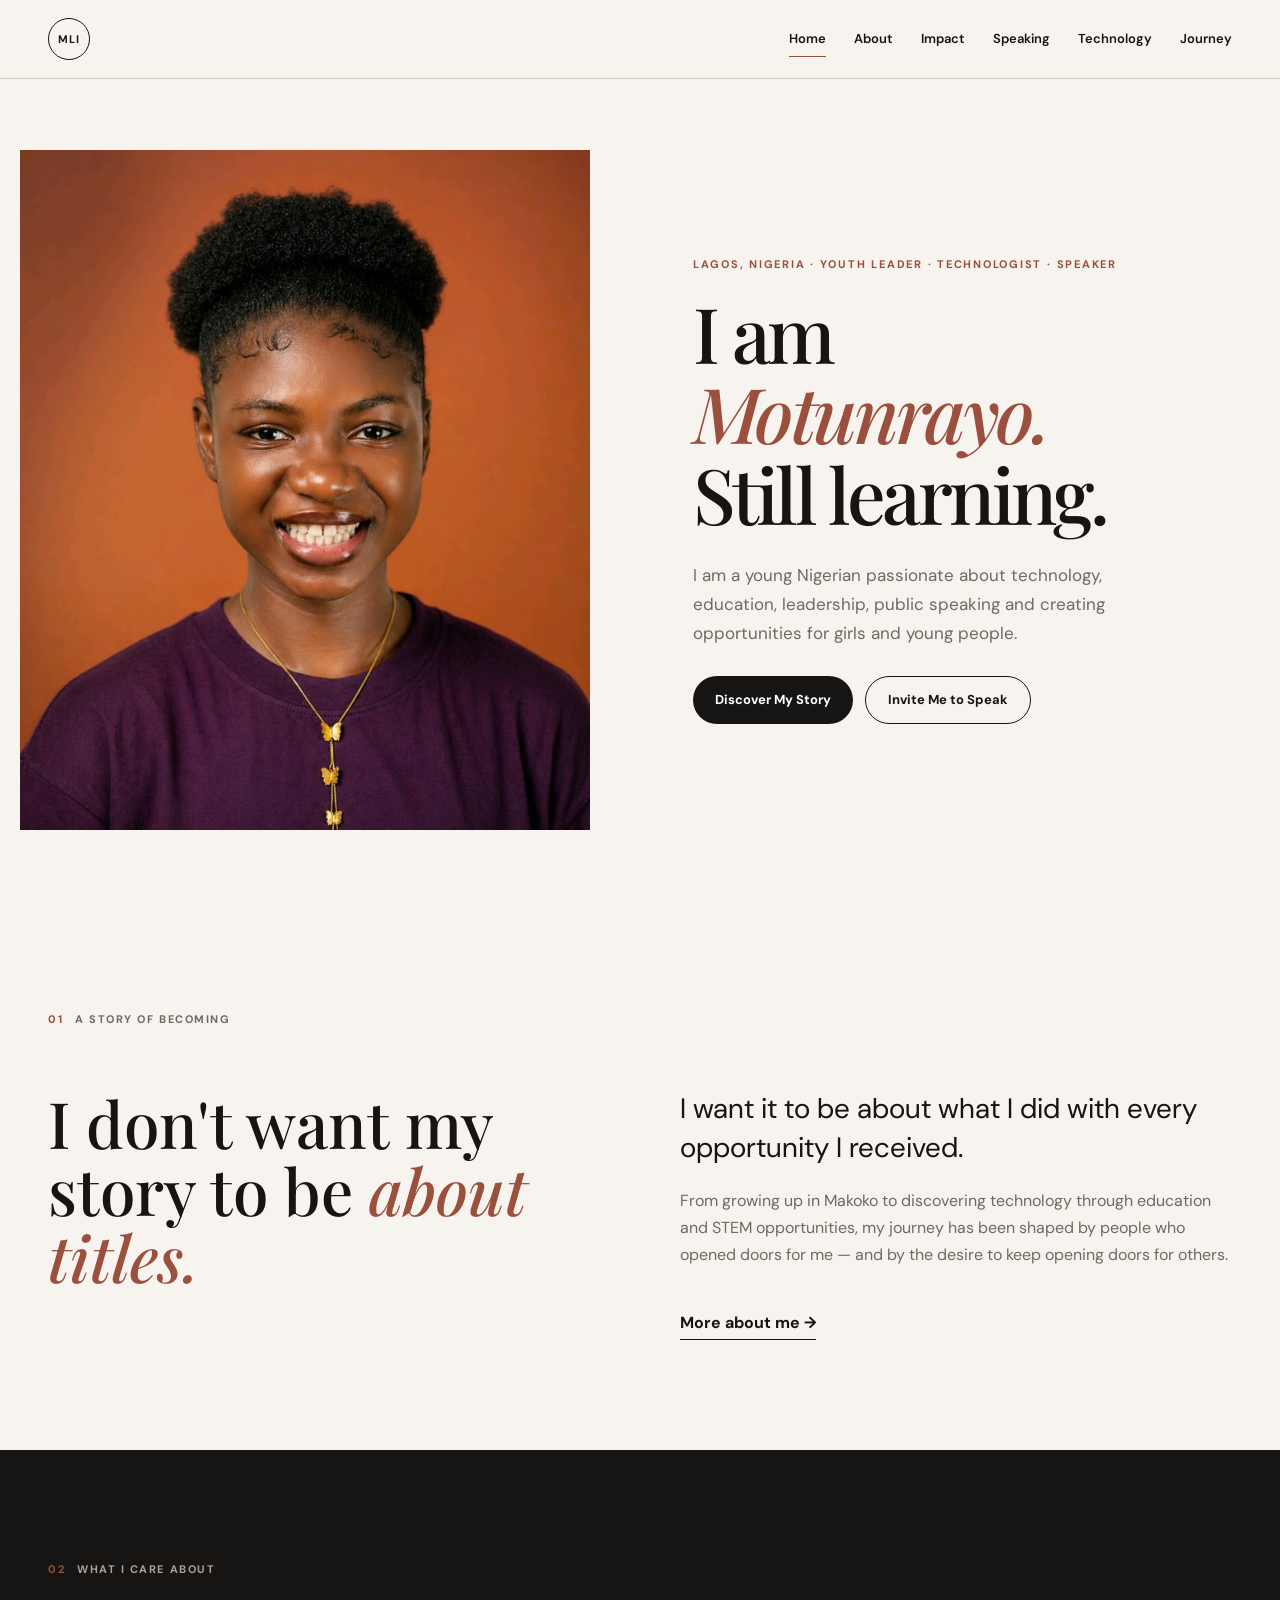
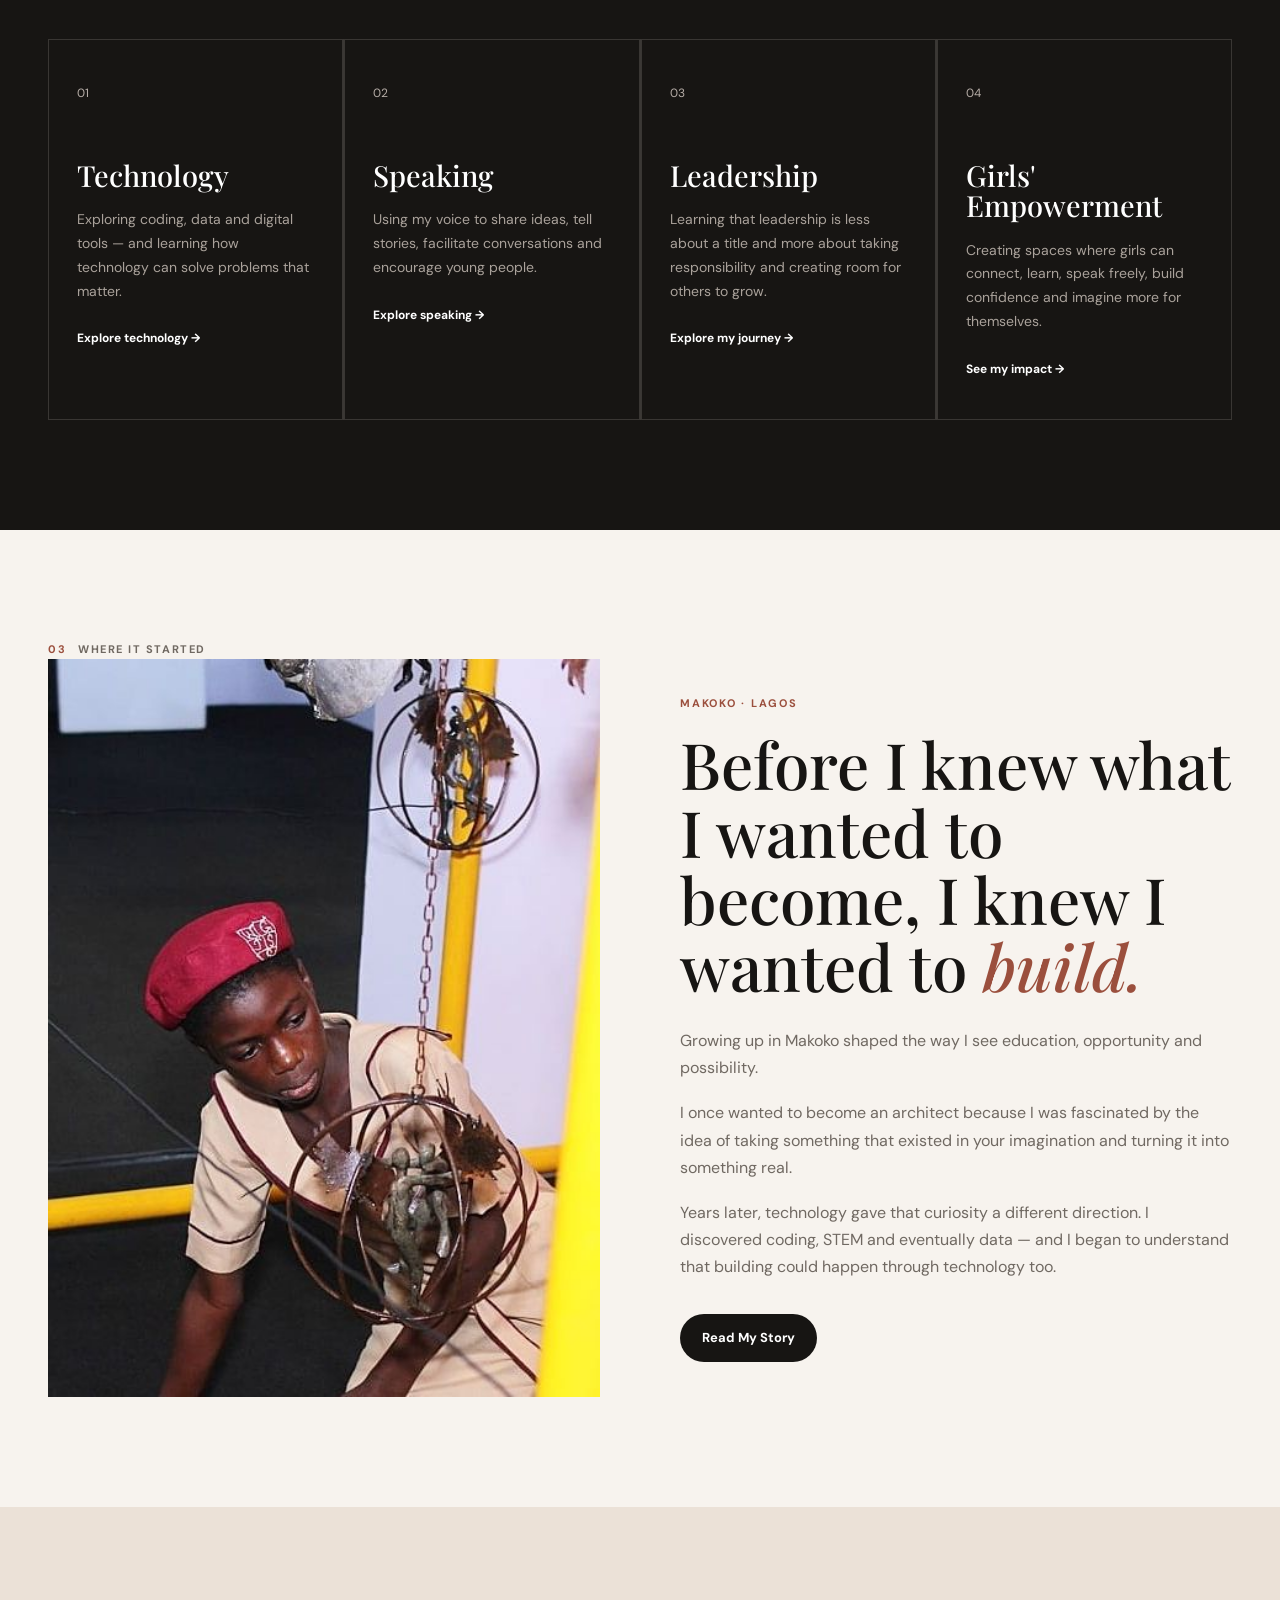
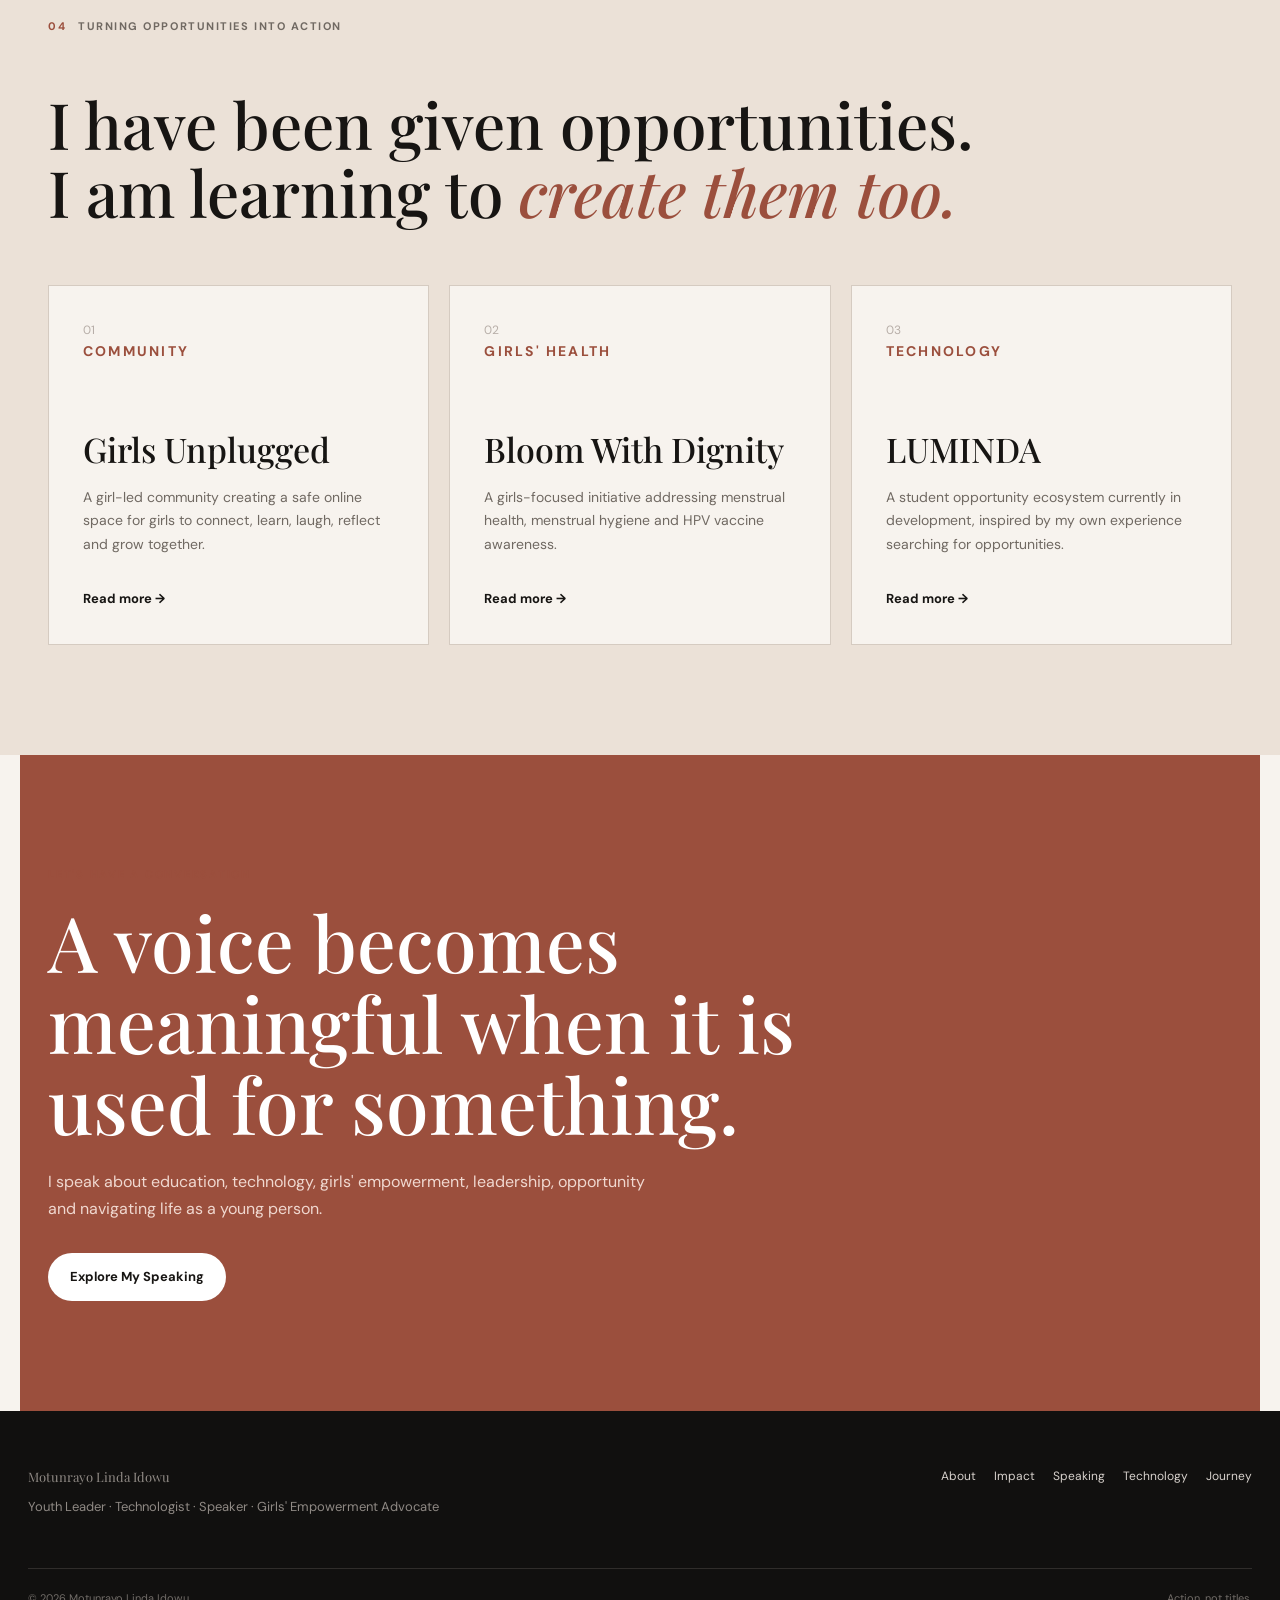
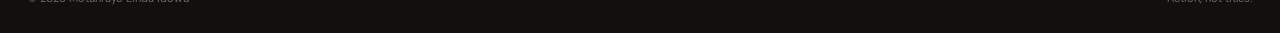
==== commit 3b3dcf22: "Update index.html" ====
--- a/index.html
+++ b/index.html
@@ -116,14 +116,10 @@
       <p class="eyebrow">LAGOS, NIGERIA · YOUTH LEADER · TECHNOLOGIST · SPEAKER</p>
 
       <h1>
-        I am <em>Motunrayo.</em>
-        <br>
-        Still learning.
-        <br>
-        Still building.
-        <br>
-        Still becoming.
-      </h1>
+  I am <em>Motunrayo.</em>
+  <br>
+  Still <span class="handwritten-word" aria-live="polite">learning</span>.
+</h1>
 
       <p class="hero-text">
         I am a young Nigerian passionate about technology, education,
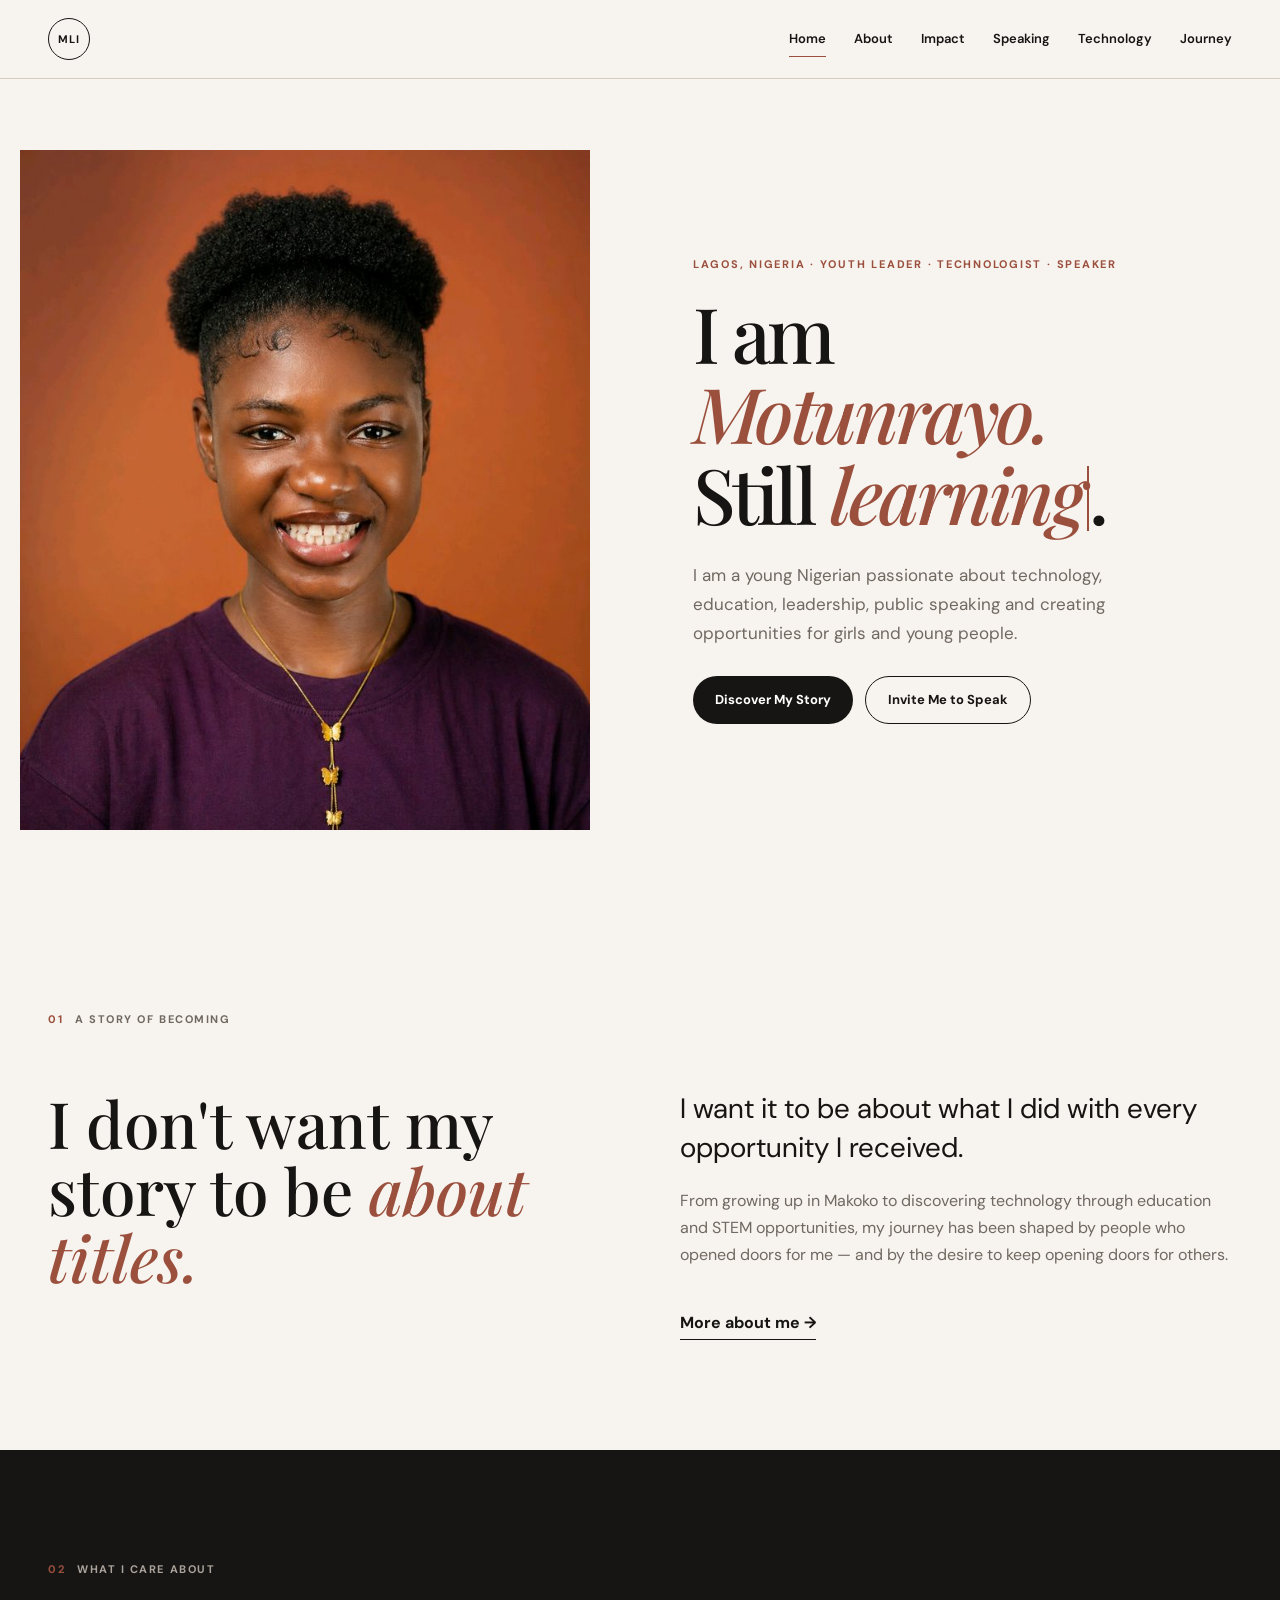
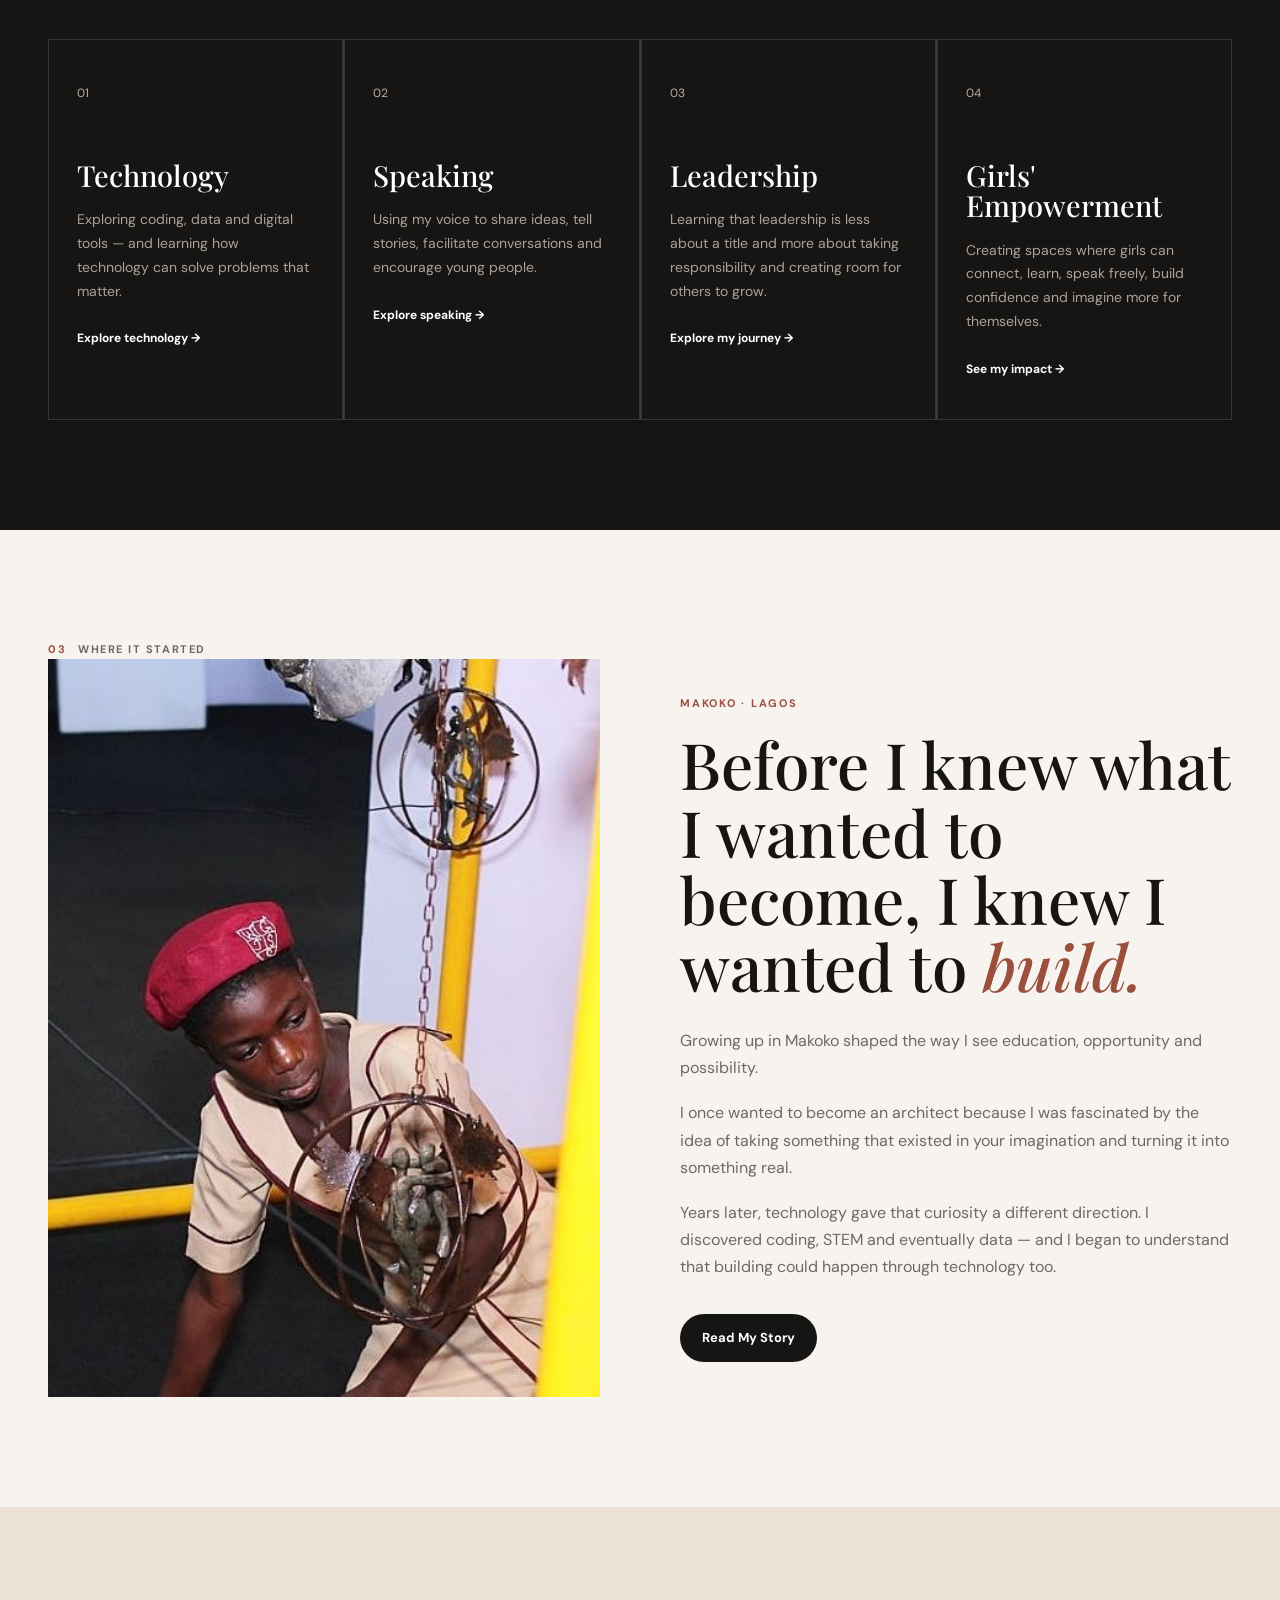
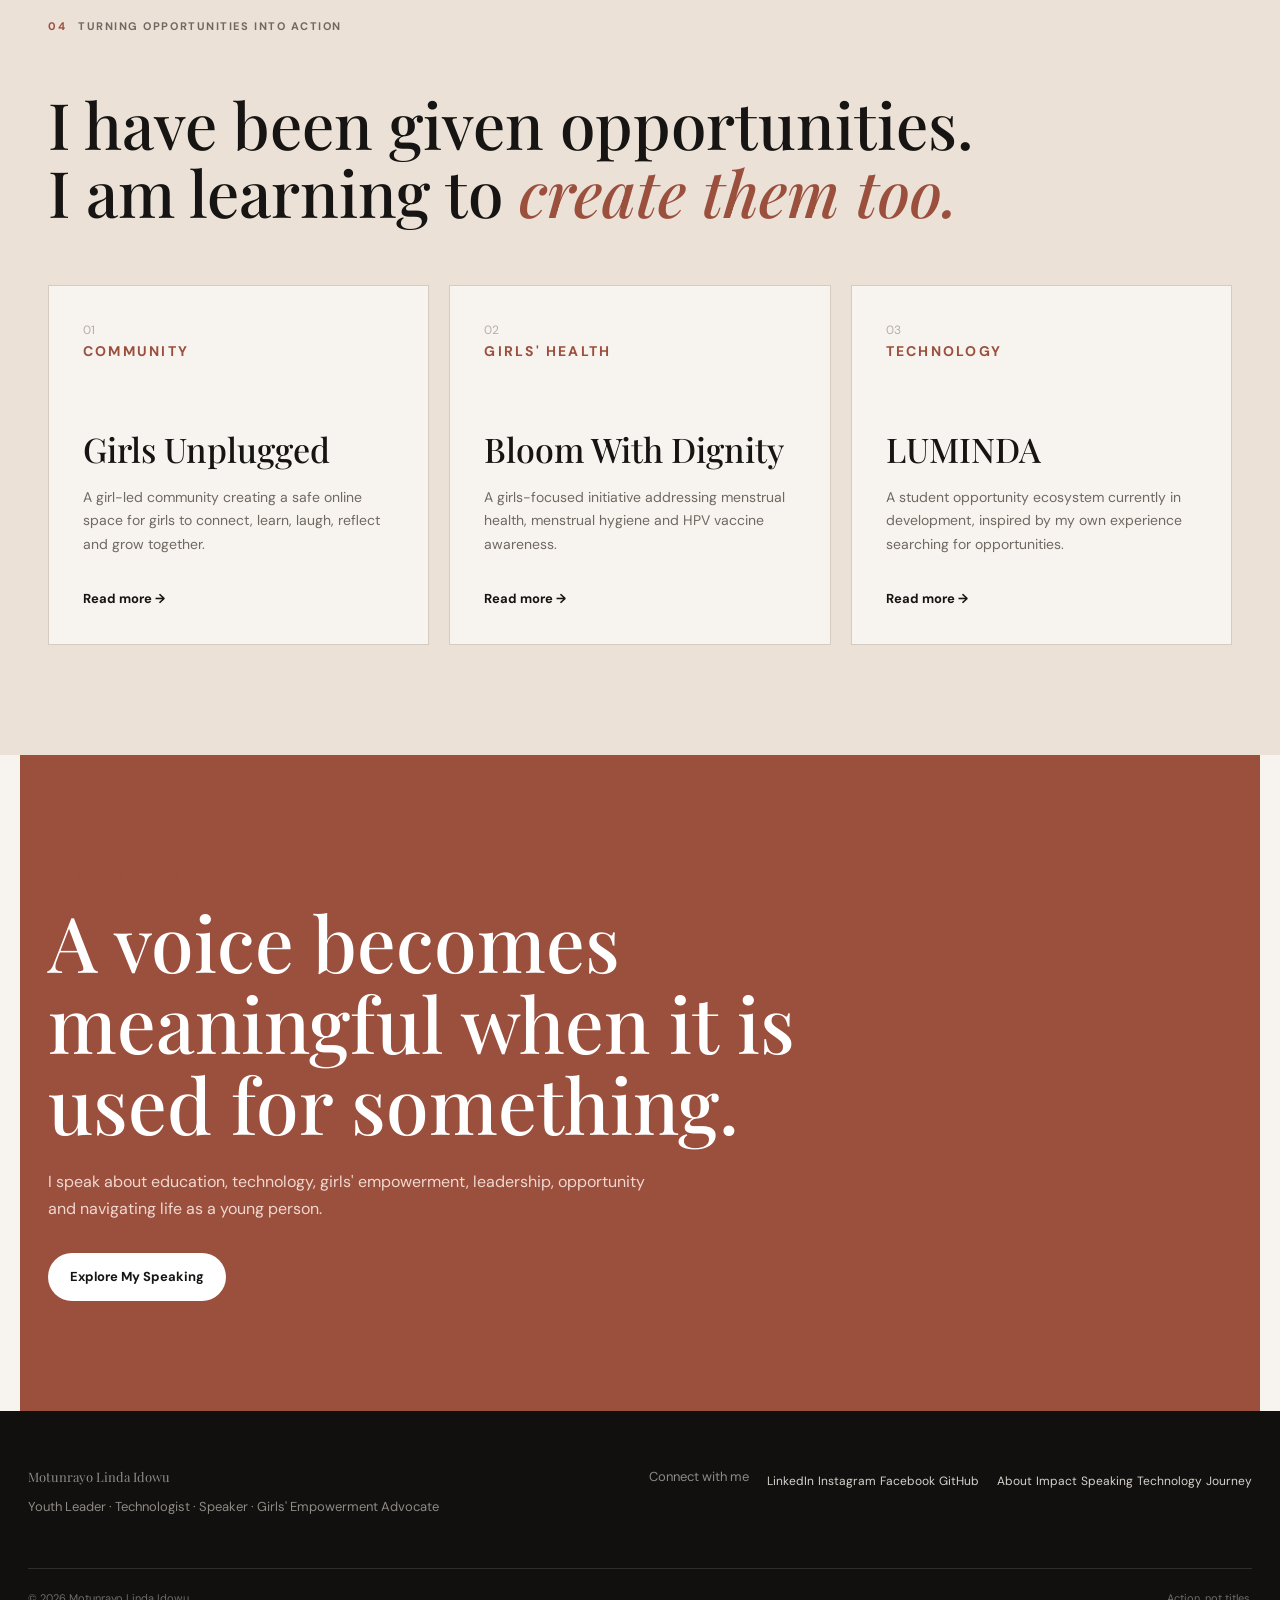
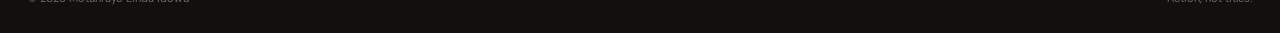
==== commit 91b61bcc: "Update index.html" ====
--- a/index.html
+++ b/index.html
@@ -385,12 +385,25 @@
     </div>
 
     <div class="footer-links">
-      <a href="about.html">About</a>
-      <a href="impact.html">Impact</a>
-      <a href="speaking.html">Speaking</a>
-      <a href="technology.html">Technology</a>
-      <a href="journey.html">Journey</a>
-    </div>
+
+  <p class="footer-connect">Connect with me</p>
+
+  <div class="footer-socials">
+    <a href="https://ng.linkedin.com/in/motunrayo-idowu-373330258" target="_blank" rel="noopener">LinkedIn</a>
+    <a href="https://www.instagram.com/tunraayo_idowu/" target="_blank" rel="noopener">Instagram</a>
+    <a href="https://www.facebook.com/tunraayolinda/" target="_blank" rel="noopener">Facebook</a>
+    <a href="https://github.com/tunrayo-dev" target="_blank" rel="noopener">GitHub</a>
+  </div>
+
+  <div class="footer-page-links">
+    <a href="about.html">About</a>
+    <a href="impact.html">Impact</a>
+    <a href="speaking.html">Speaking</a>
+    <a href="technology.html">Technology</a>
+    <a href="journey.html">Journey</a>
+  </div>
+
+</div>
 
   </div>
 
--- a/style.css
+++ b/style.css
@@ -275,6 +275,10 @@
   transform: translateY(-2px);
 }
 
+.button:active {
+  transform: scale(0.96);
+}
+
 
 /* =========================
    HERO
@@ -315,6 +319,37 @@
 .hero-content h1 {
   font-size: clamp(48px, 6vw, 86px);
   letter-spacing: -.045em;
+}
+
+.handwritten-word {
+  display: inline-block;
+  color: var(--accent);
+  font-style: italic;
+  min-width: 3.8ch;
+  position: relative;
+}
+
+.handwritten-word::after {
+  content: "";
+  display: inline-block;
+  width: 2px;
+  height: 0.85em;
+  margin-left: 5px;
+  vertical-align: -0.08em;
+  background: currentColor;
+  animation: writing-cursor 0.8s ease-in-out infinite;
+}
+
+@keyframes writing-cursor {
+  0%,
+  45% {
+    opacity: 1;
+  }
+
+  46%,
+  100% {
+    opacity: 0;
+  }
 }
 
 
@@ -538,6 +573,13 @@
 
   display: flex;
   flex-direction: column;
+
+    transition: transform 0.3s ease, box-shadow 0.3s ease;
+}
+
+.project-card:hover {
+  transform: translateY(-6px);
+  box-shadow: 0 14px 35px rgba(0, 0, 0, 0.08);
 }
 
 
@@ -965,6 +1007,18 @@
 
   font-size: 13px;
   font-weight: 600;
+
+  transition: transform 0.25s ease, background 0.25s ease;
+  cursor: default;
+}
+
+.skills-grid span:hover {
+  transform: translateY(-3px);
+  background: var(--cream);
+}
+
+.skills-grid span:active {
+  transform: scale(0.95);
 }
 
 
@@ -1153,8 +1207,8 @@
 
 .reveal {
   opacity: 0;
-  transform: translateY(25px);
-  transition: opacity .8s ease, transform .8s ease;
+  transform: translateY(55px);
+  transition: opacity 1s ease, transform 1s ease;
 }
 
 
@@ -1354,4 +1408,5 @@
     gap: 10px;
   }
 
-}+}
+
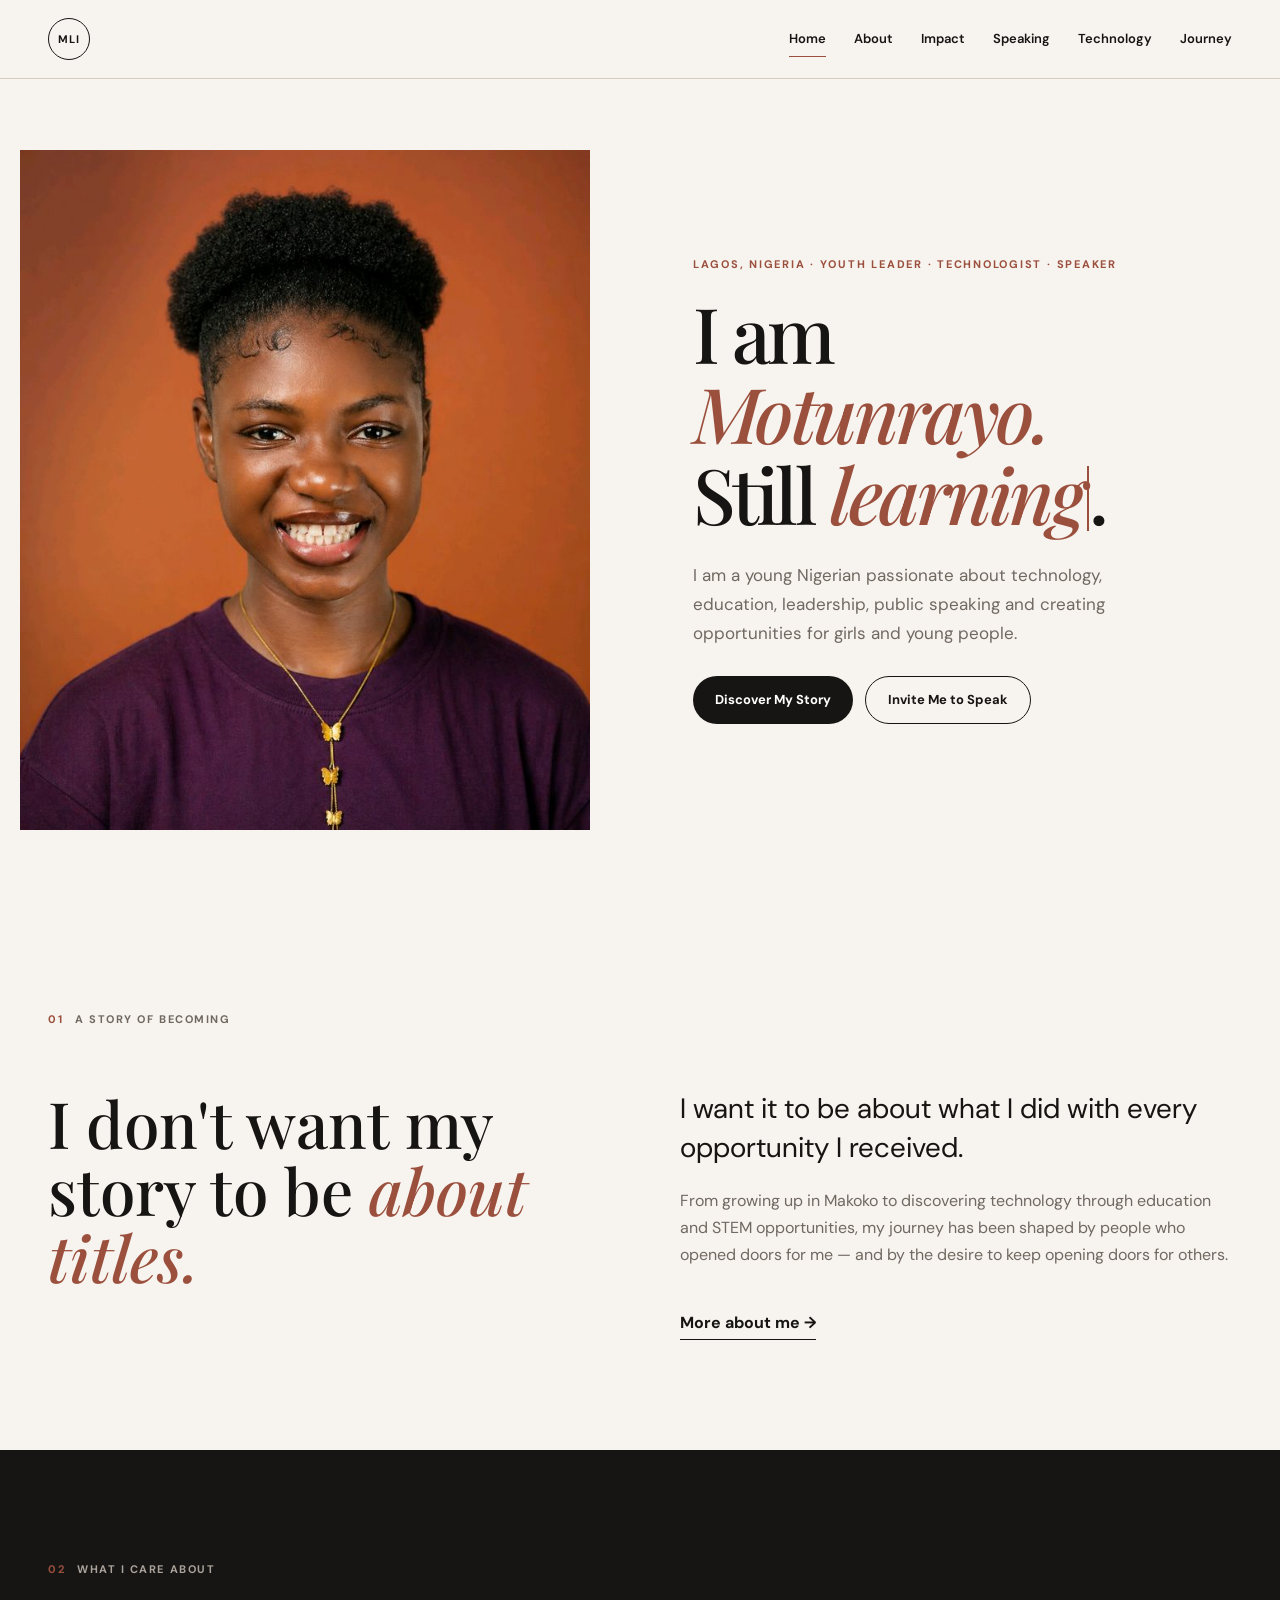
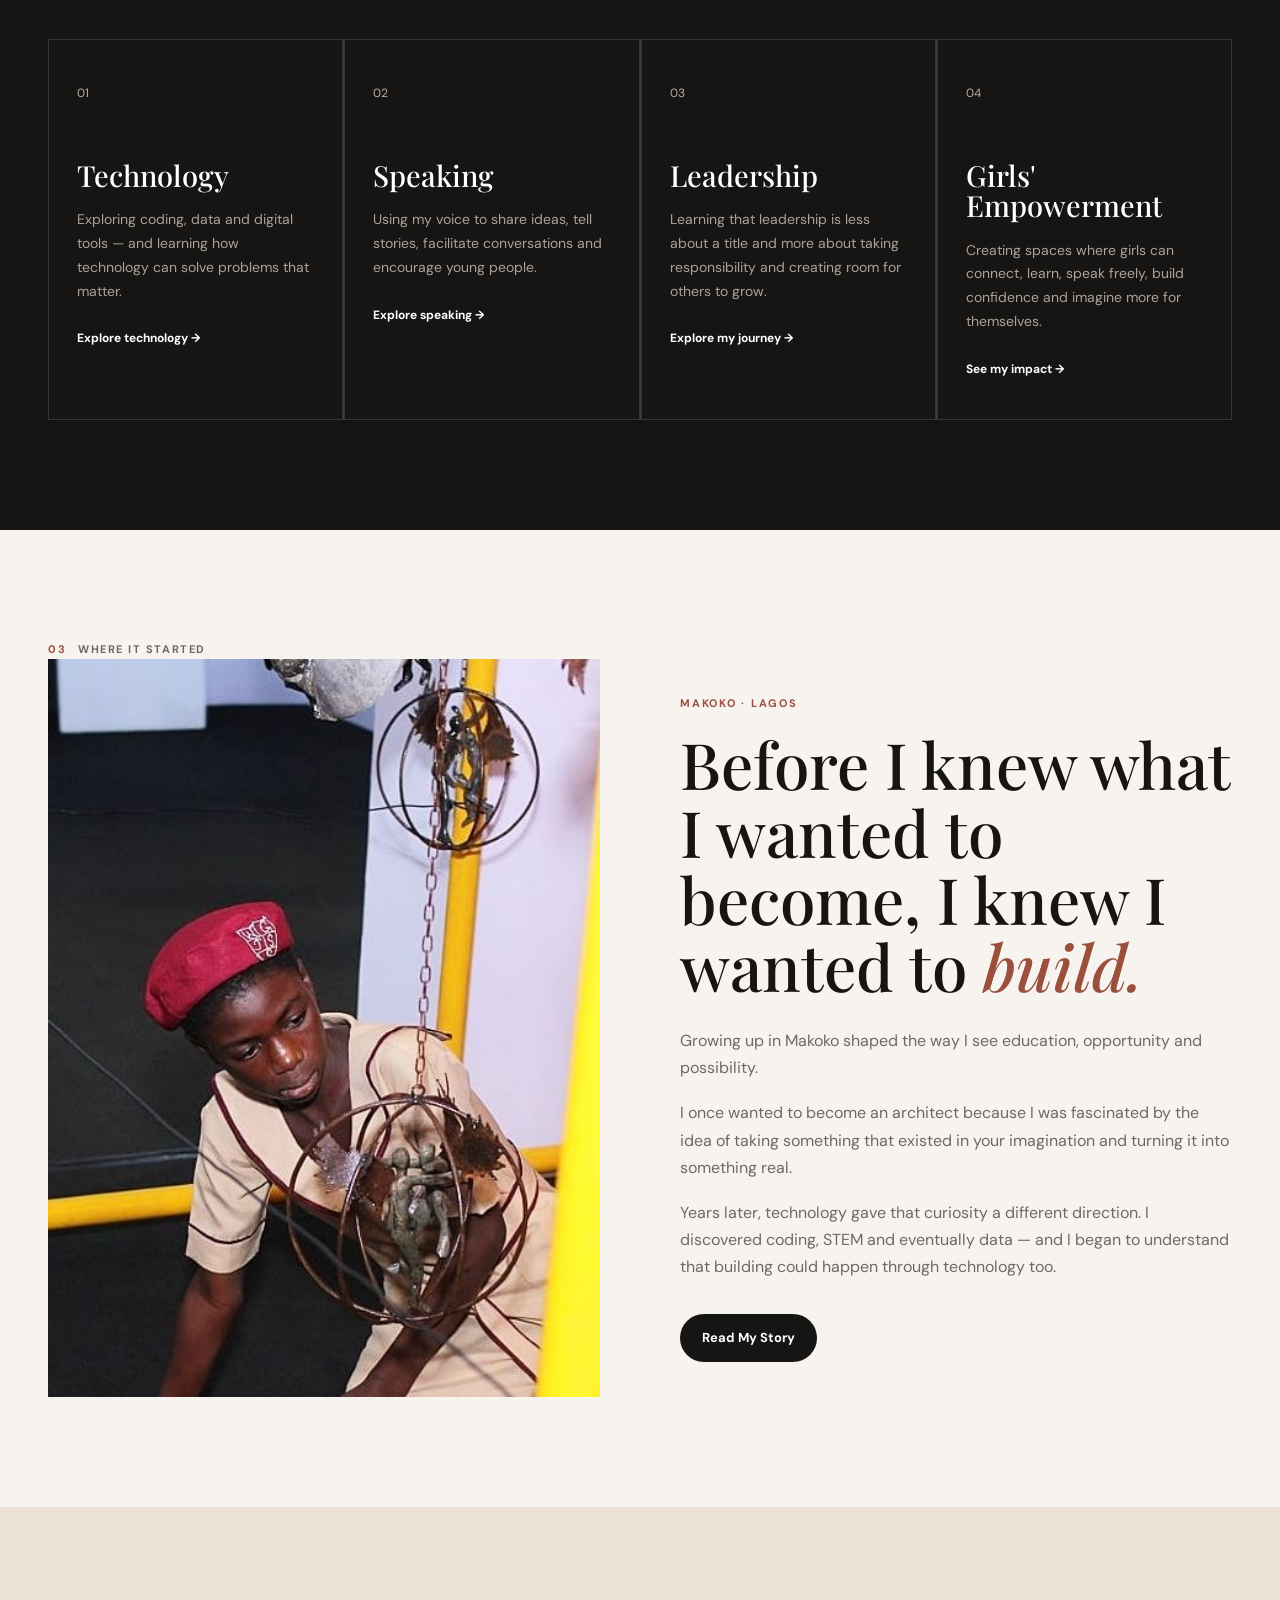
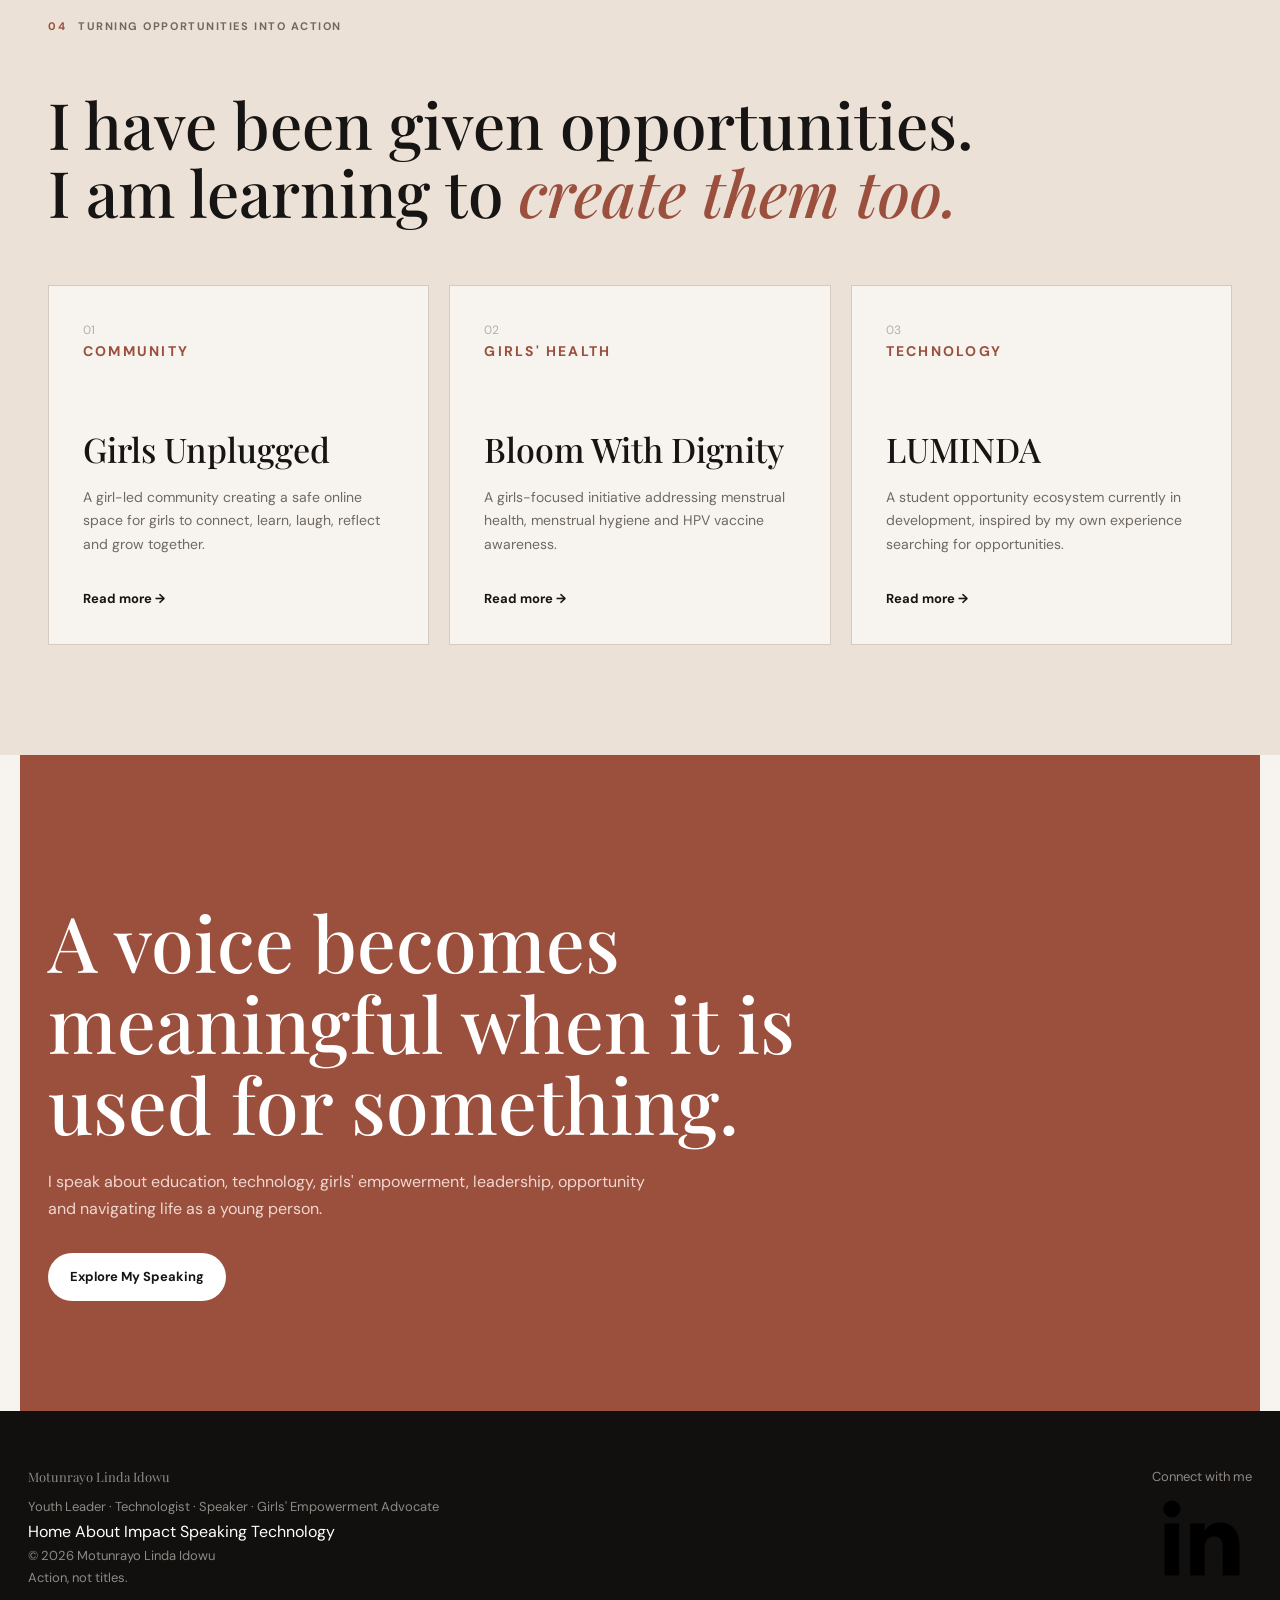
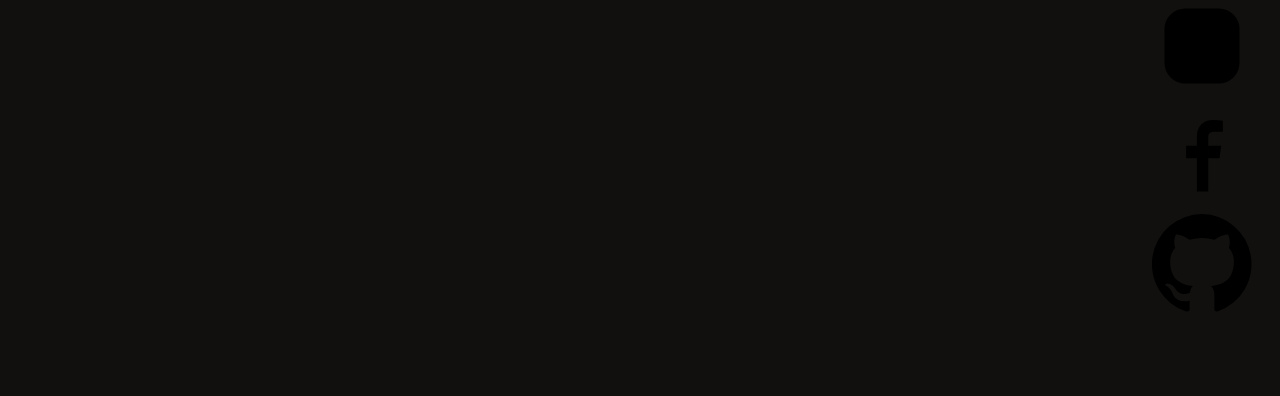
==== commit 5d95c04c: "Update index.html" ====
--- a/index.html
+++ b/index.html
@@ -375,41 +375,89 @@
 
   <div class="footer-main">
 
-    <div>
+    <div class="footer-info">
+
       <p class="footer-name">Motunrayo Linda Idowu</p>
 
-      <p>
+      <p class="footer-role">
         Youth Leader · Technologist · Speaker ·
         Girls' Empowerment Advocate
       </p>
-    </div>
-
-    <div class="footer-links">
-
-  <p class="footer-connect">Connect with me</p>
-
-  <div class="footer-socials">
-    <a href="https://ng.linkedin.com/in/motunrayo-idowu-373330258" target="_blank" rel="noopener">LinkedIn</a>
-    <a href="https://www.instagram.com/tunraayo_idowu/" target="_blank" rel="noopener">Instagram</a>
-    <a href="https://www.facebook.com/tunraayolinda/" target="_blank" rel="noopener">Facebook</a>
-    <a href="https://github.com/tunrayo-dev" target="_blank" rel="noopener">GitHub</a>
-  </div>
-
-  <div class="footer-page-links">
-    <a href="about.html">About</a>
-    <a href="impact.html">Impact</a>
-    <a href="speaking.html">Speaking</a>
-    <a href="technology.html">Technology</a>
-    <a href="journey.html">Journey</a>
-  </div>
-
-</div>
-
-  </div>
-
-  <div class="footer-bottom">
-    <span>© 2026 Motunrayo Linda Idowu</span>
-    <span>Action, not titles.</span>
+
+      <nav class="footer-page-links" aria-label="Footer navigation">
+        <a href="index.html">Home</a>
+        <a href="about.html">About</a>
+        <a href="impact.html">Impact</a>
+        <a href="speaking.html">Speaking</a>
+        <a href="technology.html">Technology</a>
+      </nav>
+
+      <p class="footer-copy">© 2026 Motunrayo Linda Idowu</p>
+
+      <p class="footer-motto">Action, not titles.</p>
+
+    </div>
+
+
+    <div class="footer-connect">
+
+      <p class="footer-connect-title">Connect with me</p>
+
+      <div class="footer-socials">
+
+        <a href="https://ng.linkedin.com/in/motunrayo-idowu-373330258"
+           target="_blank"
+           rel="noopener"
+           aria-label="LinkedIn">
+
+          <svg viewBox="0 0 24 24" aria-hidden="true">
+            <path d="M6.5 8.5H3V21h3.5V8.5ZM4.75 3A2.05 2.05 0 1 0 4.75 7.1 2.05 2.05 0 0 0 4.75 3ZM21 13.8c0-3.77-2.01-5.53-4.69-5.53-2.16 0-3.13 1.19-3.67 2.03V8.5H9.14V21h3.5v-6.19c0-1.63.31-3.2 2.33-3.2 1.99 0 2.01 1.86 2.01 3.3V21H21v-7.2Z"/>
+          </svg>
+
+        </a>
+
+
+        <a href="https://www.instagram.com/tunraayo_idowu/"
+           target="_blank"
+           rel="noopener"
+           aria-label="Instagram">
+
+          <svg viewBox="0 0 24 24" aria-hidden="true">
+            <rect x="3" y="3" width="18" height="18" rx="5" ry="5"/>
+            <circle cx="12" cy="12" r="4"/>
+            <circle cx="17.5" cy="6.5" r="1"/>
+          </svg>
+
+        </a>
+
+
+        <a href="https://www.facebook.com/tunraayolinda/"
+           target="_blank"
+           rel="noopener"
+           aria-label="Facebook">
+
+          <svg viewBox="0 0 24 24" aria-hidden="true">
+            <path d="M13.5 21v-8h2.7l.4-3h-3.1V8.1c0-.87.24-1.46 1.5-1.46H17V4a16.4 16.4 0 0 0-2.33-.17c-2.31 0-3.89 1.41-3.89 4v2.17H8.2v3h2.58v8h2.72Z"/>
+          </svg>
+
+        </a>
+
+
+        <a href="https://github.com/tunrayo-dev"
+           target="_blank"
+           rel="noopener"
+           aria-label="GitHub">
+
+          <svg viewBox="0 0 24 24" aria-hidden="true">
+            <path d="M12 .5a12 12 0 0 0-3.79 23.39c.6.11.82-.26.82-.58v-2.04c-3.34.73-4.04-1.61-4.04-1.61-.55-1.4-1.34-1.77-1.34-1.77-1.09-.75.08-.74.08-.74 1.2.09 1.84 1.23 1.84 1.23 1.07 1.84 2.81 1.31 3.5 1 .11-.78.42-1.31.76-1.61-2.67-.3-5.47-1.34-5.47-5.95 0-1.31.47-2.38 1.23-3.22-.12-.3-.53-1.52.12-3.17 0 0 1-.32 3.3 1.23a11.5 11.5 0 0 1 6 0c2.3-1.55 3.3-1.23 3.3-1.23.65 1.65.24 2.87.12 3.17.76.84 1.23 1.91 1.23 3.22 0 4.62-2.81 5.64-5.49 5.94.43.37.81 1.1.81 2.22v3.29c0 .32.22.69.83.57A12 12 0 0 0 12 .5Z"/>
+          </svg>
+
+        </a>
+
+      </div>
+
+    </div>
+
   </div>
 
 </footer>
